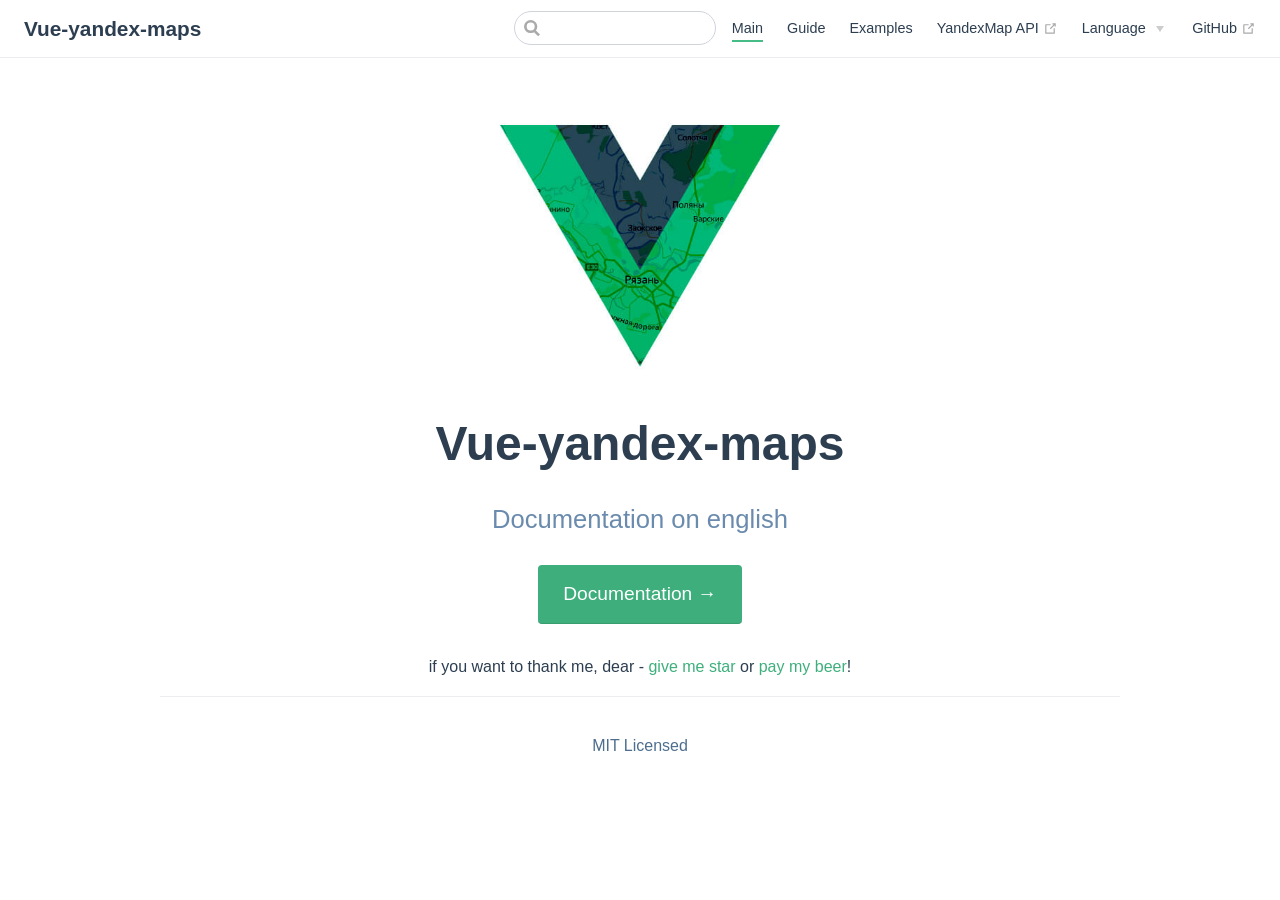
==== en/index.html @ 359ab3d2 "deploy" ====
<!DOCTYPE html>
<html lang="en-US">
  <head>
    <meta charset="utf-8">
    <meta name="viewport" content="width=device-width,initial-scale=1">
    <title>Vue-yandex-maps</title>
    <meta name="description" content="Documentation on english">
    
    
    <link rel="preload" href="/assets/css/0.styles.34098a6c.css" as="style"><link rel="preload" href="/assets/js/app.e59b59a3.js" as="script"><link rel="preload" href="/assets/js/2.ca0b58c9.js" as="script"><link rel="preload" href="/assets/js/6.d7098078.js" as="script"><link rel="prefetch" href="/assets/js/10.18090bc8.js"><link rel="prefetch" href="/assets/js/11.56c4ba0f.js"><link rel="prefetch" href="/assets/js/12.0b02a900.js"><link rel="prefetch" href="/assets/js/13.a6bc32af.js"><link rel="prefetch" href="/assets/js/14.b2c2f00c.js"><link rel="prefetch" href="/assets/js/15.867ab787.js"><link rel="prefetch" href="/assets/js/3.3e422093.js"><link rel="prefetch" href="/assets/js/4.108f91b9.js"><link rel="prefetch" href="/assets/js/5.9bf5cd94.js"><link rel="prefetch" href="/assets/js/7.abf4c1c1.js"><link rel="prefetch" href="/assets/js/8.e8771799.js"><link rel="prefetch" href="/assets/js/9.8b5cf2bd.js">
    <link rel="stylesheet" href="/assets/css/0.styles.34098a6c.css">
  </head>
  <body>
    <div id="app" data-server-rendered="true"><div class="theme-container no-sidebar"><header class="navbar"><div class="sidebar-button"><svg xmlns="http://www.w3.org/2000/svg" aria-hidden="true" role="img" viewBox="0 0 448 512" class="icon"><path fill="currentColor" d="M436 124H12c-6.627 0-12-5.373-12-12V80c0-6.627 5.373-12 12-12h424c6.627 0 12 5.373 12 12v32c0 6.627-5.373 12-12 12zm0 160H12c-6.627 0-12-5.373-12-12v-32c0-6.627 5.373-12 12-12h424c6.627 0 12 5.373 12 12v32c0 6.627-5.373 12-12 12zm0 160H12c-6.627 0-12-5.373-12-12v-32c0-6.627 5.373-12 12-12h424c6.627 0 12 5.373 12 12v32c0 6.627-5.373 12-12 12z"></path></svg></div> <a href="/en/" class="home-link router-link-exact-active router-link-active"><!----> <span class="site-name">Vue-yandex-maps</span></a> <div class="links"><div class="search-box"><input aria-label="Search" autocomplete="off" spellcheck="false" value=""> <!----></div> <nav class="nav-links can-hide"><div class="nav-item"><a href="/en/" class="nav-link router-link-exact-active router-link-active">Main</a></div><div class="nav-item"><a href="/en/guide/" class="nav-link">Guide</a></div><div class="nav-item"><a href="/en/examples/" class="nav-link">Examples</a></div><div class="nav-item"><a href="https://tech.yandex.ru/maps/doc/jsapi/2.1/quick-start/index-docpage/" target="_blank" rel="noopener noreferrer" class="nav-link external">
  YandexMap API 
  <svg xmlns="http://www.w3.org/2000/svg" aria-hidden="true" x="0px" y="0px" viewBox="0 0 100 100" width="15" height="15" class="icon outbound"><path fill="currentColor" d="M18.8,85.1h56l0,0c2.2,0,4-1.8,4-4v-32h-8v28h-48v-48h28v-8h-32l0,0c-2.2,0-4,1.8-4,4v56C14.8,83.3,16.6,85.1,18.8,85.1z"></path> <polygon fill="currentColor" points="45.7,48.7 51.3,54.3 77.2,28.5 77.2,37.2 85.2,37.2 85.2,14.9 62.8,14.9 62.8,22.9 71.5,22.9"></polygon></svg></a></div><div class="nav-item"><div class="dropdown-wrapper"><button type="button" aria-label="Select language" class="dropdown-title"><span class="title">Language</span> <span class="arrow right"></span></button> <ul class="nav-dropdown" style="display:none;"><li class="dropdown-item"><!----> <a href="/" class="nav-link">ru-RU</a></li><li class="dropdown-item"><!----> <a href="/en/" class="nav-link router-link-exact-active router-link-active">en-US</a></li></ul></div></div> <a href="https://github.com/PNKBizz/vue-yandex-map" target="_blank" rel="noopener noreferrer" class="repo-link">
    GitHub
    <svg xmlns="http://www.w3.org/2000/svg" aria-hidden="true" x="0px" y="0px" viewBox="0 0 100 100" width="15" height="15" class="icon outbound"><path fill="currentColor" d="M18.8,85.1h56l0,0c2.2,0,4-1.8,4-4v-32h-8v28h-48v-48h28v-8h-32l0,0c-2.2,0-4,1.8-4,4v56C14.8,83.3,16.6,85.1,18.8,85.1z"></path> <polygon fill="currentColor" points="45.7,48.7 51.3,54.3 77.2,28.5 77.2,37.2 85.2,37.2 85.2,14.9 62.8,14.9 62.8,22.9 71.5,22.9"></polygon></svg></a></nav></div></header> <div class="sidebar-mask"></div> <aside class="sidebar"><nav class="nav-links"><div class="nav-item"><a href="/en/" class="nav-link router-link-exact-active router-link-active">Main</a></div><div class="nav-item"><a href="/en/guide/" class="nav-link">Guide</a></div><div class="nav-item"><a href="/en/examples/" class="nav-link">Examples</a></div><div class="nav-item"><a href="https://tech.yandex.ru/maps/doc/jsapi/2.1/quick-start/index-docpage/" target="_blank" rel="noopener noreferrer" class="nav-link external">
  YandexMap API 
  <svg xmlns="http://www.w3.org/2000/svg" aria-hidden="true" x="0px" y="0px" viewBox="0 0 100 100" width="15" height="15" class="icon outbound"><path fill="currentColor" d="M18.8,85.1h56l0,0c2.2,0,4-1.8,4-4v-32h-8v28h-48v-48h28v-8h-32l0,0c-2.2,0-4,1.8-4,4v56C14.8,83.3,16.6,85.1,18.8,85.1z"></path> <polygon fill="currentColor" points="45.7,48.7 51.3,54.3 77.2,28.5 77.2,37.2 85.2,37.2 85.2,14.9 62.8,14.9 62.8,22.9 71.5,22.9"></polygon></svg></a></div><div class="nav-item"><div class="dropdown-wrapper"><button type="button" aria-label="Select language" class="dropdown-title"><span class="title">Language</span> <span class="arrow right"></span></button> <ul class="nav-dropdown" style="display:none;"><li class="dropdown-item"><!----> <a href="/" class="nav-link">ru-RU</a></li><li class="dropdown-item"><!----> <a href="/en/" class="nav-link router-link-exact-active router-link-active">en-US</a></li></ul></div></div> <a href="https://github.com/PNKBizz/vue-yandex-map" target="_blank" rel="noopener noreferrer" class="repo-link">
    GitHub
    <svg xmlns="http://www.w3.org/2000/svg" aria-hidden="true" x="0px" y="0px" viewBox="0 0 100 100" width="15" height="15" class="icon outbound"><path fill="currentColor" d="M18.8,85.1h56l0,0c2.2,0,4-1.8,4-4v-32h-8v28h-48v-48h28v-8h-32l0,0c-2.2,0-4,1.8-4,4v56C14.8,83.3,16.6,85.1,18.8,85.1z"></path> <polygon fill="currentColor" points="45.7,48.7 51.3,54.3 77.2,28.5 77.2,37.2 85.2,37.2 85.2,14.9 62.8,14.9 62.8,22.9 71.5,22.9"></polygon></svg></a></nav>  <!----> </aside> <main aria-labelledby="main-title" class="home"><header class="hero"><img src="/hero.jpg" alt="hero"> <h1 id="main-title">Vue-yandex-maps</h1> <p class="description">
      Documentation on english
    </p> <p class="action"><a href="/en/guide/" class="nav-link action-button">Documentation →</a></p></header> <!----> <div class="theme-default-content custom content__default"><p style="text-align:center;">if you want to thank me, dear - <a href="https://github.com/PNKBizz/vue-yandex-map" target="_blank">give me star</a> or <a href="https://www.patreon.com/pnkbizz" target="_blank">pay my beer</a>!</p></div> <div class="footer">
    MIT Licensed
  </div></main></div><div class="global-ui"></div></div>
    <script src="/assets/js/app.e59b59a3.js" defer></script><script src="/assets/js/2.ca0b58c9.js" defer></script><script src="/assets/js/6.d7098078.js" defer></script>
  </body>
</html>
---- assets/css/0.styles.34098a6c.css ----
#nprogress{pointer-events:none}#nprogress .bar{background:#3eaf7c;position:fixed;z-index:1031;top:0;left:0;width:100%;height:2px}#nprogress .peg{display:block;position:absolute;right:0;width:100px;height:100%;box-shadow:0 0 10px #3eaf7c,0 0 5px #3eaf7c;opacity:1;-webkit-transform:rotate(3deg) translateY(-4px);transform:rotate(3deg) translateY(-4px)}#nprogress .spinner{display:block;position:fixed;z-index:1031;top:15px;right:15px}#nprogress .spinner-icon{width:18px;height:18px;box-sizing:border-box;border-color:#3eaf7c transparent transparent #3eaf7c;border-style:solid;border-width:2px;border-radius:50%;-webkit-animation:nprogress-spinner .4s linear infinite;animation:nprogress-spinner .4s linear infinite}.nprogress-custom-parent{overflow:hidden;position:relative}.nprogress-custom-parent #nprogress .bar,.nprogress-custom-parent #nprogress .spinner{position:absolute}@-webkit-keyframes nprogress-spinner{0%{-webkit-transform:rotate(0deg);transform:rotate(0deg)}to{-webkit-transform:rotate(1turn);transform:rotate(1turn)}}@keyframes nprogress-spinner{0%{-webkit-transform:rotate(0deg);transform:rotate(0deg)}to{-webkit-transform:rotate(1turn);transform:rotate(1turn)}}.icon.outbound{color:#aaa;display:inline-block;vertical-align:middle;position:relative;top:-1px}.home{padding:3.6rem 2rem 0;max-width:960px;margin:0 auto;display:block}.home .hero{text-align:center}.home .hero img{max-width:100%;max-height:280px;display:block;margin:3rem auto 1.5rem}.home .hero h1{font-size:3rem}.home .hero .action,.home .hero .description,.home .hero h1{margin:1.8rem auto}.home .hero .description{max-width:35rem;font-size:1.6rem;line-height:1.3;color:#6a8bad}.home .hero .action-button{display:inline-block;font-size:1.2rem;color:#fff;background-color:#3eaf7c;padding:.8rem 1.6rem;border-radius:4px;transition:background-color .1s ease;box-sizing:border-box;border-bottom:1px solid #389d70}.home .hero .action-button:hover{background-color:#4abf8a}.home .features{border-top:1px solid #eaecef;padding:1.2rem 0;margin-top:2.5rem;display:flex;flex-wrap:wrap;align-items:flex-start;align-content:stretch;justify-content:space-between}.home .feature{flex-grow:1;flex-basis:30%;max-width:30%}.home .feature h2{font-size:1.4rem;font-weight:500;border-bottom:none;padding-bottom:0;color:#3a5169}.home .feature p{color:#4e6e8e}.home .footer{padding:2.5rem;border-top:1px solid #eaecef;text-align:center;color:#4e6e8e}@media (max-width:719px){.home .features{flex-direction:column}.home .feature{max-width:100%;padding:0 2.5rem}}@media (max-width:419px){.home{padding-left:1.5rem;padding-right:1.5rem}.home .hero img{max-height:210px;margin:2rem auto 1.2rem}.home .hero h1{font-size:2rem}.home .hero .action,.home .hero .description,.home .hero h1{margin:1.2rem auto}.home .hero .description{font-size:1.2rem}.home .hero .action-button{font-size:1rem;padding:.6rem 1.2rem}.home .feature h2{font-size:1.25rem}}.search-box{display:inline-block;position:relative;margin-right:1rem}.search-box input{cursor:text;width:10rem;height:2rem;color:#4e6e8e;display:inline-block;border:1px solid #cfd4db;border-radius:2rem;font-size:.9rem;line-height:2rem;padding:0 .5rem 0 2rem;outline:none;transition:all .2s ease;background:#fff url(/assets/img/search.83621669.svg) .6rem .5rem no-repeat;background-size:1rem}.search-box input:focus{cursor:auto;border-color:#3eaf7c}.search-box .suggestions{background:#fff;width:20rem;position:absolute;top:1.5rem;border:1px solid #cfd4db;border-radius:6px;padding:.4rem;list-style-type:none}.search-box .suggestions.align-right{right:0}.search-box .suggestion{line-height:1.4;padding:.4rem .6rem;border-radius:4px;cursor:pointer}.search-box .suggestion a{white-space:normal;color:#5d82a6}.search-box .suggestion a .page-title{font-weight:600}.search-box .suggestion a .header{font-size:.9em;margin-left:.25em}.search-box .suggestion.focused{background-color:#f3f4f5}.search-box .suggestion.focused a{color:#3eaf7c}@media (max-width:959px){.search-box input{cursor:pointer;width:0;border-color:transparent;position:relative}.search-box input:focus{cursor:text;left:0;width:10rem}}@media (-ms-high-contrast:none){.search-box input{height:2rem}}@media (max-width:959px) and (min-width:719px){.search-box .suggestions{left:0}}@media (max-width:719px){.search-box{margin-right:0}.search-box input{left:1rem}.search-box .suggestions{right:0}}@media (max-width:419px){.search-box .suggestions{width:calc(100vw - 4rem)}.search-box input:focus{width:8rem}}.sidebar-button{cursor:pointer;display:none;width:1.25rem;height:1.25rem;position:absolute;padding:.6rem;top:.6rem;left:1rem}.sidebar-button .icon{display:block;width:1.25rem;height:1.25rem}@media (max-width:719px){.sidebar-button{display:block}}.dropdown-enter,.dropdown-leave-to{height:0!important}.dropdown-wrapper{cursor:pointer}.dropdown-wrapper .dropdown-title{display:block;font-size:.9rem;font-family:inherit;cursor:inherit;padding:inherit;line-height:1.4rem;background:transparent;border:none;font-weight:500;color:#2c3e50}.dropdown-wrapper .dropdown-title:hover{border-color:transparent}.dropdown-wrapper .dropdown-title .arrow{vertical-align:middle;margin-top:-1px;margin-left:.4rem}.dropdown-wrapper .nav-dropdown .dropdown-item{color:inherit;line-height:1.7rem}.dropdown-wrapper .nav-dropdown .dropdown-item h4{margin:.45rem 0 0;border-top:1px solid #eee;padding:.45rem 1.5rem 0 1.25rem}.dropdown-wrapper .nav-dropdown .dropdown-item .dropdown-subitem-wrapper{padding:0;list-style:none}.dropdown-wrapper .nav-dropdown .dropdown-item .dropdown-subitem-wrapper .dropdown-subitem{font-size:.9em}.dropdown-wrapper .nav-dropdown .dropdown-item a{display:block;line-height:1.7rem;position:relative;border-bottom:none;font-weight:400;margin-bottom:0;padding:0 1.5rem 0 1.25rem}.dropdown-wrapper .nav-dropdown .dropdown-item a.router-link-active,.dropdown-wrapper .nav-dropdown .dropdown-item a:hover{color:#3eaf7c}.dropdown-wrapper .nav-dropdown .dropdown-item a.router-link-active:after{content:"";width:0;height:0;border-left:5px solid #3eaf7c;border-top:3px solid transparent;border-bottom:3px solid transparent;position:absolute;top:calc(50% - 2px);left:9px}.dropdown-wrapper .nav-dropdown .dropdown-item:first-child h4{margin-top:0;padding-top:0;border-top:0}@media (max-width:719px){.dropdown-wrapper.open .dropdown-title{margin-bottom:.5rem}.dropdown-wrapper .dropdown-title{font-weight:600;font-size:inherit}.dropdown-wrapper .dropdown-title:hover{color:#3eaf7c}.dropdown-wrapper .nav-dropdown{transition:height .1s ease-out;overflow:hidden}.dropdown-wrapper .nav-dropdown .dropdown-item h4{border-top:0;margin-top:0;padding-top:0}.dropdown-wrapper .nav-dropdown .dropdown-item>a,.dropdown-wrapper .nav-dropdown .dropdown-item h4{font-size:15px;line-height:2rem}.dropdown-wrapper .nav-dropdown .dropdown-item .dropdown-subitem{font-size:14px;padding-left:1rem}}@media (min-width:719px){.dropdown-wrapper{height:1.8rem}.dropdown-wrapper.open .nav-dropdown,.dropdown-wrapper:hover .nav-dropdown{display:block!important}.dropdown-wrapper.open:blur{display:none}.dropdown-wrapper .dropdown-title .arrow{border-left:4px solid transparent;border-right:4px solid transparent;border-top:6px solid #ccc;border-bottom:0}.dropdown-wrapper .nav-dropdown{display:none;height:auto!important;box-sizing:border-box;max-height:calc(100vh - 2.7rem);overflow-y:auto;position:absolute;top:100%;right:0;background-color:#fff;padding:.6rem 0;border:1px solid;border-color:#ddd #ddd #ccc;text-align:left;border-radius:.25rem;white-space:nowrap;margin:0}}.nav-links{display:inline-block}.nav-links a{line-height:1.4rem;color:inherit}.nav-links a.router-link-active,.nav-links a:hover{color:#3eaf7c}.nav-links .nav-item{position:relative;display:inline-block;margin-left:1.5rem;line-height:2rem}.nav-links .nav-item:first-child{margin-left:0}.nav-links .repo-link{margin-left:1.5rem}@media (max-width:719px){.nav-links .nav-item,.nav-links .repo-link{margin-left:0}}@media (min-width:719px){.nav-links a.router-link-active,.nav-links a:hover{color:#2c3e50}.nav-item>a:not(.external).router-link-active,.nav-item>a:not(.external):hover{margin-bottom:-2px;border-bottom:2px solid #46bd87}}.navbar{padding:.7rem 1.5rem;line-height:2.2rem}.navbar a,.navbar img,.navbar span{display:inline-block}.navbar .logo{height:2.2rem;min-width:2.2rem;margin-right:.8rem;vertical-align:top}.navbar .site-name{font-size:1.3rem;font-weight:600;color:#2c3e50;position:relative}.navbar .links{padding-left:1.5rem;box-sizing:border-box;background-color:#fff;white-space:nowrap;font-size:.9rem;position:absolute;right:1.5rem;top:.7rem;display:flex}.navbar .links .search-box{flex:0 0 auto;vertical-align:top}@media (max-width:719px){.navbar{padding-left:4rem}.navbar .can-hide{display:none}.navbar .links{padding-left:1.5rem}.navbar .site-name{width:calc(100vw - 9.4rem);overflow:hidden;white-space:nowrap;text-overflow:ellipsis}}.page-edit{max-width:740px;margin:0 auto;padding:2rem 2.5rem}@media (max-width:959px){.page-edit{padding:2rem}}@media (max-width:419px){.page-edit{padding:1.5rem}}.page-edit{padding-top:1rem;padding-bottom:1rem;overflow:auto}.page-edit .edit-link{display:inline-block}.page-edit .edit-link a{color:#4e6e8e;margin-right:.25rem}.page-edit .last-updated{float:right;font-size:.9em}.page-edit .last-updated .prefix{font-weight:500;color:#4e6e8e}.page-edit .last-updated .time{font-weight:400;color:#aaa}@media (max-width:719px){.page-edit .edit-link{margin-bottom:.5rem}.page-edit .last-updated{font-size:.8em;float:none;text-align:left}}.page-nav{max-width:740px;margin:0 auto;padding:2rem 2.5rem}@media (max-width:959px){.page-nav{padding:2rem}}@media (max-width:419px){.page-nav{padding:1.5rem}}.page-nav{padding-top:1rem;padding-bottom:0}.page-nav .inner{min-height:2rem;margin-top:0;border-top:1px solid #eaecef;padding-top:1rem;overflow:auto}.page-nav .next{float:right}.page{padding-bottom:2rem;display:block}.sidebar-group .sidebar-group{padding-left:.5em}.sidebar-group:not(.collapsable) .sidebar-heading:not(.clickable){cursor:auto;color:inherit}.sidebar-group.is-sub-group{padding-left:0}.sidebar-group.is-sub-group>.sidebar-heading{font-size:.95em;line-height:1.4;font-weight:400;padding-left:2rem}.sidebar-group.is-sub-group>.sidebar-heading:not(.clickable){opacity:.5}.sidebar-group.is-sub-group>.sidebar-group-items{padding-left:1rem}.sidebar-group.is-sub-group>.sidebar-group-items>li>.sidebar-link{font-size:.95em;border-left:none}.sidebar-group.depth-2>.sidebar-heading{border-left:none}.sidebar-heading{color:#2c3e50;transition:color .15s ease;cursor:pointer;font-size:1.1em;font-weight:700;padding:.35rem 1.5rem .35rem 1.25rem;width:100%;box-sizing:border-box;margin:0;border-left:.25rem solid transparent}.sidebar-heading.open,.sidebar-heading:hover{color:inherit}.sidebar-heading .arrow{position:relative;top:-.12em;left:.5em}.sidebar-heading.clickable.active{font-weight:600;color:#3eaf7c;border-left-color:#3eaf7c}.sidebar-heading.clickable:hover{color:#3eaf7c}.sidebar-group-items{transition:height .1s ease-out;font-size:.95em;overflow:hidden}.sidebar .sidebar-sub-headers{padding-left:1rem;font-size:.95em}a.sidebar-link{font-size:1em;font-weight:400;display:inline-block;color:#2c3e50;border-left:.25rem solid transparent;padding:.35rem 1rem .35rem 1.25rem;line-height:1.4;width:100%;box-sizing:border-box}a.sidebar-link:hover{color:#3eaf7c}a.sidebar-link.active{font-weight:600;color:#3eaf7c;border-left-color:#3eaf7c}.sidebar-group a.sidebar-link{padding-left:2rem}.sidebar-sub-headers a.sidebar-link{padding-top:.25rem;padding-bottom:.25rem;border-left:none}.sidebar-sub-headers a.sidebar-link.active{font-weight:500}.sidebar ul{padding:0;margin:0;list-style-type:none}.sidebar a{display:inline-block}.sidebar .nav-links{display:none;border-bottom:1px solid #eaecef;padding:.5rem 0 .75rem}.sidebar .nav-links a{font-weight:600}.sidebar .nav-links .nav-item,.sidebar .nav-links .repo-link{display:block;line-height:1.25rem;font-size:1.1em;padding:.5rem 0 .5rem 1.5rem}.sidebar>.sidebar-links{padding:1.5rem 0}.sidebar>.sidebar-links>li>a.sidebar-link{font-size:1.1em;line-height:1.7;font-weight:700}.sidebar>.sidebar-links>li:not(:first-child){margin-top:.75rem}@media (max-width:719px){.sidebar .nav-links{display:block}.sidebar .nav-links .dropdown-wrapper .nav-dropdown .dropdown-item a.router-link-active:after{top:calc(1rem - 2px)}.sidebar>.sidebar-links{padding:1rem 0}}code[class*=language-],pre[class*=language-]{color:#ccc;background:none;font-family:Consolas,Monaco,Andale Mono,Ubuntu Mono,monospace;font-size:1em;text-align:left;white-space:pre;word-spacing:normal;word-break:normal;word-wrap:normal;line-height:1.5;-moz-tab-size:4;-o-tab-size:4;tab-size:4;-webkit-hyphens:none;-ms-hyphens:none;hyphens:none}pre[class*=language-]{padding:1em;margin:.5em 0;overflow:auto}:not(pre)>code[class*=language-],pre[class*=language-]{background:#2d2d2d}:not(pre)>code[class*=language-]{padding:.1em;border-radius:.3em;white-space:normal}.token.block-comment,.token.cdata,.token.comment,.token.doctype,.token.prolog{color:#999}.token.punctuation{color:#ccc}.token.attr-name,.token.deleted,.token.namespace,.token.tag{color:#e2777a}.token.function-name{color:#6196cc}.token.boolean,.token.function,.token.number{color:#f08d49}.token.class-name,.token.constant,.token.property,.token.symbol{color:#f8c555}.token.atrule,.token.builtin,.token.important,.token.keyword,.token.selector{color:#cc99cd}.token.attr-value,.token.char,.token.regex,.token.string,.token.variable{color:#7ec699}.token.entity,.token.operator,.token.url{color:#67cdcc}.token.bold,.token.important{font-weight:700}.token.italic{font-style:italic}.token.entity{cursor:help}.token.inserted{color:green}.theme-default-content code{color:#476582;padding:.25rem .5rem;margin:0;font-size:.85em;background-color:rgba(27,31,35,.05);border-radius:3px}.theme-default-content code .token.deleted{color:#ec5975}.theme-default-content code .token.inserted{color:#3eaf7c}.theme-default-content pre,.theme-default-content pre[class*=language-]{line-height:1.4;padding:1.25rem 1.5rem;margin:.85rem 0;background-color:#282c34;border-radius:6px;overflow:auto}.theme-default-content pre[class*=language-] code,.theme-default-content pre code{color:#fff;padding:0;background-color:transparent;border-radius:0}div[class*=language-]{position:relative;background-color:#282c34;border-radius:6px}div[class*=language-] .highlight-lines{-webkit-user-select:none;-moz-user-select:none;-ms-user-select:none;user-select:none;padding-top:1.3rem;position:absolute;top:0;left:0;width:100%;line-height:1.4}div[class*=language-] .highlight-lines .highlighted{background-color:rgba(0,0,0,.66)}div[class*=language-] pre,div[class*=language-] pre[class*=language-]{background:transparent;position:relative;z-index:1}div[class*=language-]:before{position:absolute;z-index:3;top:.8em;right:1em;font-size:.75rem;color:hsla(0,0%,100%,.4)}div[class*=language-]:not(.line-numbers-mode) .line-numbers-wrapper{display:none}div[class*=language-].line-numbers-mode .highlight-lines .highlighted{position:relative}div[class*=language-].line-numbers-mode .highlight-lines .highlighted:before{content:" ";position:absolute;z-index:3;left:0;top:0;display:block;width:3.5rem;height:100%;background-color:rgba(0,0,0,.66)}div[class*=language-].line-numbers-mode pre{padding-left:4.5rem;vertical-align:middle}div[class*=language-].line-numbers-mode .line-numbers-wrapper{position:absolute;top:0;width:3.5rem;text-align:center;color:hsla(0,0%,100%,.3);padding:1.25rem 0;line-height:1.4}div[class*=language-].line-numbers-mode .line-numbers-wrapper .line-number,div[class*=language-].line-numbers-mode .line-numbers-wrapper br{-webkit-user-select:none;-moz-user-select:none;-ms-user-select:none;user-select:none}div[class*=language-].line-numbers-mode .line-numbers-wrapper .line-number{position:relative;z-index:4;font-size:.85em}div[class*=language-].line-numbers-mode:after{content:"";position:absolute;z-index:2;top:0;left:0;width:3.5rem;height:100%;border-radius:6px 0 0 6px;border-right:1px solid rgba(0,0,0,.66);background-color:#282c34}div[class~=language-js]:before{content:"js"}div[class~=language-ts]:before{content:"ts"}div[class~=language-html]:before{content:"html"}div[class~=language-md]:before{content:"md"}div[class~=language-vue]:before{content:"vue"}div[class~=language-css]:before{content:"css"}div[class~=language-sass]:before{content:"sass"}div[class~=language-scss]:before{content:"scss"}div[class~=language-less]:before{content:"less"}div[class~=language-stylus]:before{content:"stylus"}div[class~=language-go]:before{content:"go"}div[class~=language-java]:before{content:"java"}div[class~=language-c]:before{content:"c"}div[class~=language-sh]:before{content:"sh"}div[class~=language-yaml]:before{content:"yaml"}div[class~=language-py]:before{content:"py"}div[class~=language-docker]:before{content:"docker"}div[class~=language-dockerfile]:before{content:"dockerfile"}div[class~=language-makefile]:before{content:"makefile"}div[class~=language-javascript]:before{content:"js"}div[class~=language-typescript]:before{content:"ts"}div[class~=language-markup]:before{content:"html"}div[class~=language-markdown]:before{content:"md"}div[class~=language-json]:before{content:"json"}div[class~=language-ruby]:before{content:"rb"}div[class~=language-python]:before{content:"py"}div[class~=language-bash]:before{content:"sh"}div[class~=language-php]:before{content:"php"}.custom-block .custom-block-title{font-weight:600;margin-bottom:-.4rem}.custom-block.danger,.custom-block.tip,.custom-block.warning{padding:.1rem 1.5rem;border-left-width:.5rem;border-left-style:solid;margin:1rem 0}.custom-block.tip{background-color:#f3f5f7;border-color:#42b983}.custom-block.warning{background-color:rgba(255,229,100,.3);border-color:#e7c000;color:#6b5900}.custom-block.warning .custom-block-title{color:#b29400}.custom-block.warning a{color:#2c3e50}.custom-block.danger{background-color:#ffe6e6;border-color:#c00;color:#4d0000}.custom-block.danger .custom-block-title{color:#900}.custom-block.danger a{color:#2c3e50}.arrow{display:inline-block;width:0;height:0}.arrow.up{border-bottom:6px solid #ccc}.arrow.down,.arrow.up{border-left:4px solid transparent;border-right:4px solid transparent}.arrow.down{border-top:6px solid #ccc}.arrow.right{border-left:6px solid #ccc}.arrow.left,.arrow.right{border-top:4px solid transparent;border-bottom:4px solid transparent}.arrow.left{border-right:6px solid #ccc}.theme-default-content:not(.custom){max-width:740px;margin:0 auto;padding:2rem 2.5rem}@media (max-width:959px){.theme-default-content:not(.custom){padding:2rem}}@media (max-width:419px){.theme-default-content:not(.custom){padding:1.5rem}}.table-of-contents .badge{vertical-align:middle}body,html{padding:0;margin:0;background-color:#fff}body{font-family:-apple-system,BlinkMacSystemFont,Segoe UI,Roboto,Oxygen,Ubuntu,Cantarell,Fira Sans,Droid Sans,Helvetica Neue,sans-serif;-webkit-font-smoothing:antialiased;-moz-osx-font-smoothing:grayscale;font-size:16px;color:#2c3e50}.page{padding-left:20rem}.navbar{z-index:20;right:0;height:3.6rem;background-color:#fff;box-sizing:border-box;border-bottom:1px solid #eaecef}.navbar,.sidebar-mask{position:fixed;top:0;left:0}.sidebar-mask{z-index:9;width:100vw;height:100vh;display:none}.sidebar{font-size:16px;background-color:#fff;width:20rem;position:fixed;z-index:10;margin:0;top:3.6rem;left:0;bottom:0;box-sizing:border-box;border-right:1px solid #eaecef;overflow-y:auto}.theme-default-content:not(.custom)>:first-child{margin-top:3.6rem}.theme-default-content:not(.custom) a:hover{text-decoration:underline}.theme-default-content:not(.custom) p.demo{padding:1rem 1.5rem;border:1px solid #ddd;border-radius:4px}.theme-default-content:not(.custom) img{max-width:100%}.theme-default-content.custom{padding:0;margin:0}.theme-default-content.custom img{max-width:100%}a{font-weight:500;text-decoration:none}a,p a code{color:#3eaf7c}p a code{font-weight:400}kbd{background:#eee;border:.15rem solid #ddd;border-bottom:.25rem solid #ddd;border-radius:.15rem;padding:0 .15em}blockquote{font-size:1rem;color:#999;border-left:.2rem solid #dfe2e5;margin:1rem 0;padding:.25rem 0 .25rem 1rem}blockquote>p{margin:0}ol,ul{padding-left:1.2em}strong{font-weight:600}h1,h2,h3,h4,h5,h6{font-weight:600;line-height:1.25}.theme-default-content:not(.custom)>h1,.theme-default-content:not(.custom)>h2,.theme-default-content:not(.custom)>h3,.theme-default-content:not(.custom)>h4,.theme-default-content:not(.custom)>h5,.theme-default-content:not(.custom)>h6{margin-top:-3.1rem;padding-top:4.6rem;margin-bottom:0}.theme-default-content:not(.custom)>h1:first-child,.theme-default-content:not(.custom)>h2:first-child,.theme-default-content:not(.custom)>h3:first-child,.theme-default-content:not(.custom)>h4:first-child,.theme-default-content:not(.custom)>h5:first-child,.theme-default-content:not(.custom)>h6:first-child{margin-top:-1.5rem;margin-bottom:1rem}.theme-default-content:not(.custom)>h1:first-child+.custom-block,.theme-default-content:not(.custom)>h1:first-child+p,.theme-default-content:not(.custom)>h1:first-child+pre,.theme-default-content:not(.custom)>h2:first-child+.custom-block,.theme-default-content:not(.custom)>h2:first-child+p,.theme-default-content:not(.custom)>h2:first-child+pre,.theme-default-content:not(.custom)>h3:first-child+.custom-block,.theme-default-content:not(.custom)>h3:first-child+p,.theme-default-content:not(.custom)>h3:first-child+pre,.theme-default-content:not(.custom)>h4:first-child+.custom-block,.theme-default-content:not(.custom)>h4:first-child+p,.theme-default-content:not(.custom)>h4:first-child+pre,.theme-default-content:not(.custom)>h5:first-child+.custom-block,.theme-default-content:not(.custom)>h5:first-child+p,.theme-default-content:not(.custom)>h5:first-child+pre,.theme-default-content:not(.custom)>h6:first-child+.custom-block,.theme-default-content:not(.custom)>h6:first-child+p,.theme-default-content:not(.custom)>h6:first-child+pre{margin-top:2rem}h1:hover .header-anchor,h2:hover .header-anchor,h3:hover .header-anchor,h4:hover .header-anchor,h5:hover .header-anchor,h6:hover .header-anchor{opacity:1}h1{font-size:2.2rem}h2{font-size:1.65rem;padding-bottom:.3rem;border-bottom:1px solid #eaecef}h3{font-size:1.35rem}a.header-anchor{font-size:.85em;float:left;margin-left:-.87em;padding-right:.23em;margin-top:.125em;opacity:0}a.header-anchor:hover{text-decoration:none}.line-number,code,kbd{font-family:source-code-pro,Menlo,Monaco,Consolas,Courier New,monospace}ol,p,ul{line-height:1.7}hr{border:0;border-top:1px solid #eaecef}table{border-collapse:collapse;margin:1rem 0;display:block;overflow-x:auto}tr{border-top:1px solid #dfe2e5}tr:nth-child(2n){background-color:#f6f8fa}td,th{border:1px solid #dfe2e5;padding:.6em 1em}.theme-container.sidebar-open .sidebar-mask{display:block}.theme-container.no-navbar .theme-default-content:not(.custom)>h1,.theme-container.no-navbar h2,.theme-container.no-navbar h3,.theme-container.no-navbar h4,.theme-container.no-navbar h5,.theme-container.no-navbar h6{margin-top:1.5rem;padding-top:0}.theme-container.no-navbar .sidebar{top:0}@media (min-width:720px){.theme-container.no-sidebar .sidebar{display:none}.theme-container.no-sidebar .page{padding-left:0}}@media (max-width:959px){.sidebar{font-size:15px;width:16.4rem}.page{padding-left:16.4rem}}@media (max-width:719px){.sidebar{top:0;padding-top:3.6rem;transform:translateX(-100%);transition:transform .2s ease}.page{padding-left:0}.theme-container.sidebar-open .sidebar{transform:translateX(0)}.theme-container.no-navbar .sidebar{padding-top:0}}@media (max-width:419px){h1{font-size:1.9rem}.theme-default-content div[class*=language-]{margin:.85rem -1.5rem;border-radius:0}}.badge[data-v-c13ee5b0]{display:inline-block;font-size:14px;height:18px;line-height:18px;border-radius:3px;padding:0 6px;color:#fff}.badge.green[data-v-c13ee5b0],.badge.tip[data-v-c13ee5b0],.badge[data-v-c13ee5b0]{background-color:#42b983}.badge.error[data-v-c13ee5b0]{background-color:#da5961}.badge.warn[data-v-c13ee5b0],.badge.warning[data-v-c13ee5b0],.badge.yellow[data-v-c13ee5b0]{background-color:#e7c000}.badge+.badge[data-v-c13ee5b0]{margin-left:5px}
---- assets/css/0.styles.34098a6c.css ----
#nprogress{pointer-events:none}#nprogress .bar{background:#3eaf7c;position:fixed;z-index:1031;top:0;left:0;width:100%;height:2px}#nprogress .peg{display:block;position:absolute;right:0;width:100px;height:100%;box-shadow:0 0 10px #3eaf7c,0 0 5px #3eaf7c;opacity:1;-webkit-transform:rotate(3deg) translateY(-4px);transform:rotate(3deg) translateY(-4px)}#nprogress .spinner{display:block;position:fixed;z-index:1031;top:15px;right:15px}#nprogress .spinner-icon{width:18px;height:18px;box-sizing:border-box;border-color:#3eaf7c transparent transparent #3eaf7c;border-style:solid;border-width:2px;border-radius:50%;-webkit-animation:nprogress-spinner .4s linear infinite;animation:nprogress-spinner .4s linear infinite}.nprogress-custom-parent{overflow:hidden;position:relative}.nprogress-custom-parent #nprogress .bar,.nprogress-custom-parent #nprogress .spinner{position:absolute}@-webkit-keyframes nprogress-spinner{0%{-webkit-transform:rotate(0deg);transform:rotate(0deg)}to{-webkit-transform:rotate(1turn);transform:rotate(1turn)}}@keyframes nprogress-spinner{0%{-webkit-transform:rotate(0deg);transform:rotate(0deg)}to{-webkit-transform:rotate(1turn);transform:rotate(1turn)}}.icon.outbound{color:#aaa;display:inline-block;vertical-align:middle;position:relative;top:-1px}.home{padding:3.6rem 2rem 0;max-width:960px;margin:0 auto;display:block}.home .hero{text-align:center}.home .hero img{max-width:100%;max-height:280px;display:block;margin:3rem auto 1.5rem}.home .hero h1{font-size:3rem}.home .hero .action,.home .hero .description,.home .hero h1{margin:1.8rem auto}.home .hero .description{max-width:35rem;font-size:1.6rem;line-height:1.3;color:#6a8bad}.home .hero .action-button{display:inline-block;font-size:1.2rem;color:#fff;background-color:#3eaf7c;padding:.8rem 1.6rem;border-radius:4px;transition:background-color .1s ease;box-sizing:border-box;border-bottom:1px solid #389d70}.home .hero .action-button:hover{background-color:#4abf8a}.home .features{border-top:1px solid #eaecef;padding:1.2rem 0;margin-top:2.5rem;display:flex;flex-wrap:wrap;align-items:flex-start;align-content:stretch;justify-content:space-between}.home .feature{flex-grow:1;flex-basis:30%;max-width:30%}.home .feature h2{font-size:1.4rem;font-weight:500;border-bottom:none;padding-bottom:0;color:#3a5169}.home .feature p{color:#4e6e8e}.home .footer{padding:2.5rem;border-top:1px solid #eaecef;text-align:center;color:#4e6e8e}@media (max-width:719px){.home .features{flex-direction:column}.home .feature{max-width:100%;padding:0 2.5rem}}@media (max-width:419px){.home{padding-left:1.5rem;padding-right:1.5rem}.home .hero img{max-height:210px;margin:2rem auto 1.2rem}.home .hero h1{font-size:2rem}.home .hero .action,.home .hero .description,.home .hero h1{margin:1.2rem auto}.home .hero .description{font-size:1.2rem}.home .hero .action-button{font-size:1rem;padding:.6rem 1.2rem}.home .feature h2{font-size:1.25rem}}.search-box{display:inline-block;position:relative;margin-right:1rem}.search-box input{cursor:text;width:10rem;height:2rem;color:#4e6e8e;display:inline-block;border:1px solid #cfd4db;border-radius:2rem;font-size:.9rem;line-height:2rem;padding:0 .5rem 0 2rem;outline:none;transition:all .2s ease;background:#fff url(/assets/img/search.83621669.svg) .6rem .5rem no-repeat;background-size:1rem}.search-box input:focus{cursor:auto;border-color:#3eaf7c}.search-box .suggestions{background:#fff;width:20rem;position:absolute;top:1.5rem;border:1px solid #cfd4db;border-radius:6px;padding:.4rem;list-style-type:none}.search-box .suggestions.align-right{right:0}.search-box .suggestion{line-height:1.4;padding:.4rem .6rem;border-radius:4px;cursor:pointer}.search-box .suggestion a{white-space:normal;color:#5d82a6}.search-box .suggestion a .page-title{font-weight:600}.search-box .suggestion a .header{font-size:.9em;margin-left:.25em}.search-box .suggestion.focused{background-color:#f3f4f5}.search-box .suggestion.focused a{color:#3eaf7c}@media (max-width:959px){.search-box input{cursor:pointer;width:0;border-color:transparent;position:relative}.search-box input:focus{cursor:text;left:0;width:10rem}}@media (-ms-high-contrast:none){.search-box input{height:2rem}}@media (max-width:959px) and (min-width:719px){.search-box .suggestions{left:0}}@media (max-width:719px){.search-box{margin-right:0}.search-box input{left:1rem}.search-box .suggestions{right:0}}@media (max-width:419px){.search-box .suggestions{width:calc(100vw - 4rem)}.search-box input:focus{width:8rem}}.sidebar-button{cursor:pointer;display:none;width:1.25rem;height:1.25rem;position:absolute;padding:.6rem;top:.6rem;left:1rem}.sidebar-button .icon{display:block;width:1.25rem;height:1.25rem}@media (max-width:719px){.sidebar-button{display:block}}.dropdown-enter,.dropdown-leave-to{height:0!important}.dropdown-wrapper{cursor:pointer}.dropdown-wrapper .dropdown-title{display:block;font-size:.9rem;font-family:inherit;cursor:inherit;padding:inherit;line-height:1.4rem;background:transparent;border:none;font-weight:500;color:#2c3e50}.dropdown-wrapper .dropdown-title:hover{border-color:transparent}.dropdown-wrapper .dropdown-title .arrow{vertical-align:middle;margin-top:-1px;margin-left:.4rem}.dropdown-wrapper .nav-dropdown .dropdown-item{color:inherit;line-height:1.7rem}.dropdown-wrapper .nav-dropdown .dropdown-item h4{margin:.45rem 0 0;border-top:1px solid #eee;padding:.45rem 1.5rem 0 1.25rem}.dropdown-wrapper .nav-dropdown .dropdown-item .dropdown-subitem-wrapper{padding:0;list-style:none}.dropdown-wrapper .nav-dropdown .dropdown-item .dropdown-subitem-wrapper .dropdown-subitem{font-size:.9em}.dropdown-wrapper .nav-dropdown .dropdown-item a{display:block;line-height:1.7rem;position:relative;border-bottom:none;font-weight:400;margin-bottom:0;padding:0 1.5rem 0 1.25rem}.dropdown-wrapper .nav-dropdown .dropdown-item a.router-link-active,.dropdown-wrapper .nav-dropdown .dropdown-item a:hover{color:#3eaf7c}.dropdown-wrapper .nav-dropdown .dropdown-item a.router-link-active:after{content:"";width:0;height:0;border-left:5px solid #3eaf7c;border-top:3px solid transparent;border-bottom:3px solid transparent;position:absolute;top:calc(50% - 2px);left:9px}.dropdown-wrapper .nav-dropdown .dropdown-item:first-child h4{margin-top:0;padding-top:0;border-top:0}@media (max-width:719px){.dropdown-wrapper.open .dropdown-title{margin-bottom:.5rem}.dropdown-wrapper .dropdown-title{font-weight:600;font-size:inherit}.dropdown-wrapper .dropdown-title:hover{color:#3eaf7c}.dropdown-wrapper .nav-dropdown{transition:height .1s ease-out;overflow:hidden}.dropdown-wrapper .nav-dropdown .dropdown-item h4{border-top:0;margin-top:0;padding-top:0}.dropdown-wrapper .nav-dropdown .dropdown-item>a,.dropdown-wrapper .nav-dropdown .dropdown-item h4{font-size:15px;line-height:2rem}.dropdown-wrapper .nav-dropdown .dropdown-item .dropdown-subitem{font-size:14px;padding-left:1rem}}@media (min-width:719px){.dropdown-wrapper{height:1.8rem}.dropdown-wrapper.open .nav-dropdown,.dropdown-wrapper:hover .nav-dropdown{display:block!important}.dropdown-wrapper.open:blur{display:none}.dropdown-wrapper .dropdown-title .arrow{border-left:4px solid transparent;border-right:4px solid transparent;border-top:6px solid #ccc;border-bottom:0}.dropdown-wrapper .nav-dropdown{display:none;height:auto!important;box-sizing:border-box;max-height:calc(100vh - 2.7rem);overflow-y:auto;position:absolute;top:100%;right:0;background-color:#fff;padding:.6rem 0;border:1px solid;border-color:#ddd #ddd #ccc;text-align:left;border-radius:.25rem;white-space:nowrap;margin:0}}.nav-links{display:inline-block}.nav-links a{line-height:1.4rem;color:inherit}.nav-links a.router-link-active,.nav-links a:hover{color:#3eaf7c}.nav-links .nav-item{position:relative;display:inline-block;margin-left:1.5rem;line-height:2rem}.nav-links .nav-item:first-child{margin-left:0}.nav-links .repo-link{margin-left:1.5rem}@media (max-width:719px){.nav-links .nav-item,.nav-links .repo-link{margin-left:0}}@media (min-width:719px){.nav-links a.router-link-active,.nav-links a:hover{color:#2c3e50}.nav-item>a:not(.external).router-link-active,.nav-item>a:not(.external):hover{margin-bottom:-2px;border-bottom:2px solid #46bd87}}.navbar{padding:.7rem 1.5rem;line-height:2.2rem}.navbar a,.navbar img,.navbar span{display:inline-block}.navbar .logo{height:2.2rem;min-width:2.2rem;margin-right:.8rem;vertical-align:top}.navbar .site-name{font-size:1.3rem;font-weight:600;color:#2c3e50;position:relative}.navbar .links{padding-left:1.5rem;box-sizing:border-box;background-color:#fff;white-space:nowrap;font-size:.9rem;position:absolute;right:1.5rem;top:.7rem;display:flex}.navbar .links .search-box{flex:0 0 auto;vertical-align:top}@media (max-width:719px){.navbar{padding-left:4rem}.navbar .can-hide{display:none}.navbar .links{padding-left:1.5rem}.navbar .site-name{width:calc(100vw - 9.4rem);overflow:hidden;white-space:nowrap;text-overflow:ellipsis}}.page-edit{max-width:740px;margin:0 auto;padding:2rem 2.5rem}@media (max-width:959px){.page-edit{padding:2rem}}@media (max-width:419px){.page-edit{padding:1.5rem}}.page-edit{padding-top:1rem;padding-bottom:1rem;overflow:auto}.page-edit .edit-link{display:inline-block}.page-edit .edit-link a{color:#4e6e8e;margin-right:.25rem}.page-edit .last-updated{float:right;font-size:.9em}.page-edit .last-updated .prefix{font-weight:500;color:#4e6e8e}.page-edit .last-updated .time{font-weight:400;color:#aaa}@media (max-width:719px){.page-edit .edit-link{margin-bottom:.5rem}.page-edit .last-updated{font-size:.8em;float:none;text-align:left}}.page-nav{max-width:740px;margin:0 auto;padding:2rem 2.5rem}@media (max-width:959px){.page-nav{padding:2rem}}@media (max-width:419px){.page-nav{padding:1.5rem}}.page-nav{padding-top:1rem;padding-bottom:0}.page-nav .inner{min-height:2rem;margin-top:0;border-top:1px solid #eaecef;padding-top:1rem;overflow:auto}.page-nav .next{float:right}.page{padding-bottom:2rem;display:block}.sidebar-group .sidebar-group{padding-left:.5em}.sidebar-group:not(.collapsable) .sidebar-heading:not(.clickable){cursor:auto;color:inherit}.sidebar-group.is-sub-group{padding-left:0}.sidebar-group.is-sub-group>.sidebar-heading{font-size:.95em;line-height:1.4;font-weight:400;padding-left:2rem}.sidebar-group.is-sub-group>.sidebar-heading:not(.clickable){opacity:.5}.sidebar-group.is-sub-group>.sidebar-group-items{padding-left:1rem}.sidebar-group.is-sub-group>.sidebar-group-items>li>.sidebar-link{font-size:.95em;border-left:none}.sidebar-group.depth-2>.sidebar-heading{border-left:none}.sidebar-heading{color:#2c3e50;transition:color .15s ease;cursor:pointer;font-size:1.1em;font-weight:700;padding:.35rem 1.5rem .35rem 1.25rem;width:100%;box-sizing:border-box;margin:0;border-left:.25rem solid transparent}.sidebar-heading.open,.sidebar-heading:hover{color:inherit}.sidebar-heading .arrow{position:relative;top:-.12em;left:.5em}.sidebar-heading.clickable.active{font-weight:600;color:#3eaf7c;border-left-color:#3eaf7c}.sidebar-heading.clickable:hover{color:#3eaf7c}.sidebar-group-items{transition:height .1s ease-out;font-size:.95em;overflow:hidden}.sidebar .sidebar-sub-headers{padding-left:1rem;font-size:.95em}a.sidebar-link{font-size:1em;font-weight:400;display:inline-block;color:#2c3e50;border-left:.25rem solid transparent;padding:.35rem 1rem .35rem 1.25rem;line-height:1.4;width:100%;box-sizing:border-box}a.sidebar-link:hover{color:#3eaf7c}a.sidebar-link.active{font-weight:600;color:#3eaf7c;border-left-color:#3eaf7c}.sidebar-group a.sidebar-link{padding-left:2rem}.sidebar-sub-headers a.sidebar-link{padding-top:.25rem;padding-bottom:.25rem;border-left:none}.sidebar-sub-headers a.sidebar-link.active{font-weight:500}.sidebar ul{padding:0;margin:0;list-style-type:none}.sidebar a{display:inline-block}.sidebar .nav-links{display:none;border-bottom:1px solid #eaecef;padding:.5rem 0 .75rem}.sidebar .nav-links a{font-weight:600}.sidebar .nav-links .nav-item,.sidebar .nav-links .repo-link{display:block;line-height:1.25rem;font-size:1.1em;padding:.5rem 0 .5rem 1.5rem}.sidebar>.sidebar-links{padding:1.5rem 0}.sidebar>.sidebar-links>li>a.sidebar-link{font-size:1.1em;line-height:1.7;font-weight:700}.sidebar>.sidebar-links>li:not(:first-child){margin-top:.75rem}@media (max-width:719px){.sidebar .nav-links{display:block}.sidebar .nav-links .dropdown-wrapper .nav-dropdown .dropdown-item a.router-link-active:after{top:calc(1rem - 2px)}.sidebar>.sidebar-links{padding:1rem 0}}code[class*=language-],pre[class*=language-]{color:#ccc;background:none;font-family:Consolas,Monaco,Andale Mono,Ubuntu Mono,monospace;font-size:1em;text-align:left;white-space:pre;word-spacing:normal;word-break:normal;word-wrap:normal;line-height:1.5;-moz-tab-size:4;-o-tab-size:4;tab-size:4;-webkit-hyphens:none;-ms-hyphens:none;hyphens:none}pre[class*=language-]{padding:1em;margin:.5em 0;overflow:auto}:not(pre)>code[class*=language-],pre[class*=language-]{background:#2d2d2d}:not(pre)>code[class*=language-]{padding:.1em;border-radius:.3em;white-space:normal}.token.block-comment,.token.cdata,.token.comment,.token.doctype,.token.prolog{color:#999}.token.punctuation{color:#ccc}.token.attr-name,.token.deleted,.token.namespace,.token.tag{color:#e2777a}.token.function-name{color:#6196cc}.token.boolean,.token.function,.token.number{color:#f08d49}.token.class-name,.token.constant,.token.property,.token.symbol{color:#f8c555}.token.atrule,.token.builtin,.token.important,.token.keyword,.token.selector{color:#cc99cd}.token.attr-value,.token.char,.token.regex,.token.string,.token.variable{color:#7ec699}.token.entity,.token.operator,.token.url{color:#67cdcc}.token.bold,.token.important{font-weight:700}.token.italic{font-style:italic}.token.entity{cursor:help}.token.inserted{color:green}.theme-default-content code{color:#476582;padding:.25rem .5rem;margin:0;font-size:.85em;background-color:rgba(27,31,35,.05);border-radius:3px}.theme-default-content code .token.deleted{color:#ec5975}.theme-default-content code .token.inserted{color:#3eaf7c}.theme-default-content pre,.theme-default-content pre[class*=language-]{line-height:1.4;padding:1.25rem 1.5rem;margin:.85rem 0;background-color:#282c34;border-radius:6px;overflow:auto}.theme-default-content pre[class*=language-] code,.theme-default-content pre code{color:#fff;padding:0;background-color:transparent;border-radius:0}div[class*=language-]{position:relative;background-color:#282c34;border-radius:6px}div[class*=language-] .highlight-lines{-webkit-user-select:none;-moz-user-select:none;-ms-user-select:none;user-select:none;padding-top:1.3rem;position:absolute;top:0;left:0;width:100%;line-height:1.4}div[class*=language-] .highlight-lines .highlighted{background-color:rgba(0,0,0,.66)}div[class*=language-] pre,div[class*=language-] pre[class*=language-]{background:transparent;position:relative;z-index:1}div[class*=language-]:before{position:absolute;z-index:3;top:.8em;right:1em;font-size:.75rem;color:hsla(0,0%,100%,.4)}div[class*=language-]:not(.line-numbers-mode) .line-numbers-wrapper{display:none}div[class*=language-].line-numbers-mode .highlight-lines .highlighted{position:relative}div[class*=language-].line-numbers-mode .highlight-lines .highlighted:before{content:" ";position:absolute;z-index:3;left:0;top:0;display:block;width:3.5rem;height:100%;background-color:rgba(0,0,0,.66)}div[class*=language-].line-numbers-mode pre{padding-left:4.5rem;vertical-align:middle}div[class*=language-].line-numbers-mode .line-numbers-wrapper{position:absolute;top:0;width:3.5rem;text-align:center;color:hsla(0,0%,100%,.3);padding:1.25rem 0;line-height:1.4}div[class*=language-].line-numbers-mode .line-numbers-wrapper .line-number,div[class*=language-].line-numbers-mode .line-numbers-wrapper br{-webkit-user-select:none;-moz-user-select:none;-ms-user-select:none;user-select:none}div[class*=language-].line-numbers-mode .line-numbers-wrapper .line-number{position:relative;z-index:4;font-size:.85em}div[class*=language-].line-numbers-mode:after{content:"";position:absolute;z-index:2;top:0;left:0;width:3.5rem;height:100%;border-radius:6px 0 0 6px;border-right:1px solid rgba(0,0,0,.66);background-color:#282c34}div[class~=language-js]:before{content:"js"}div[class~=language-ts]:before{content:"ts"}div[class~=language-html]:before{content:"html"}div[class~=language-md]:before{content:"md"}div[class~=language-vue]:before{content:"vue"}div[class~=language-css]:before{content:"css"}div[class~=language-sass]:before{content:"sass"}div[class~=language-scss]:before{content:"scss"}div[class~=language-less]:before{content:"less"}div[class~=language-stylus]:before{content:"stylus"}div[class~=language-go]:before{content:"go"}div[class~=language-java]:before{content:"java"}div[class~=language-c]:before{content:"c"}div[class~=language-sh]:before{content:"sh"}div[class~=language-yaml]:before{content:"yaml"}div[class~=language-py]:before{content:"py"}div[class~=language-docker]:before{content:"docker"}div[class~=language-dockerfile]:before{content:"dockerfile"}div[class~=language-makefile]:before{content:"makefile"}div[class~=language-javascript]:before{content:"js"}div[class~=language-typescript]:before{content:"ts"}div[class~=language-markup]:before{content:"html"}div[class~=language-markdown]:before{content:"md"}div[class~=language-json]:before{content:"json"}div[class~=language-ruby]:before{content:"rb"}div[class~=language-python]:before{content:"py"}div[class~=language-bash]:before{content:"sh"}div[class~=language-php]:before{content:"php"}.custom-block .custom-block-title{font-weight:600;margin-bottom:-.4rem}.custom-block.danger,.custom-block.tip,.custom-block.warning{padding:.1rem 1.5rem;border-left-width:.5rem;border-left-style:solid;margin:1rem 0}.custom-block.tip{background-color:#f3f5f7;border-color:#42b983}.custom-block.warning{background-color:rgba(255,229,100,.3);border-color:#e7c000;color:#6b5900}.custom-block.warning .custom-block-title{color:#b29400}.custom-block.warning a{color:#2c3e50}.custom-block.danger{background-color:#ffe6e6;border-color:#c00;color:#4d0000}.custom-block.danger .custom-block-title{color:#900}.custom-block.danger a{color:#2c3e50}.arrow{display:inline-block;width:0;height:0}.arrow.up{border-bottom:6px solid #ccc}.arrow.down,.arrow.up{border-left:4px solid transparent;border-right:4px solid transparent}.arrow.down{border-top:6px solid #ccc}.arrow.right{border-left:6px solid #ccc}.arrow.left,.arrow.right{border-top:4px solid transparent;border-bottom:4px solid transparent}.arrow.left{border-right:6px solid #ccc}.theme-default-content:not(.custom){max-width:740px;margin:0 auto;padding:2rem 2.5rem}@media (max-width:959px){.theme-default-content:not(.custom){padding:2rem}}@media (max-width:419px){.theme-default-content:not(.custom){padding:1.5rem}}.table-of-contents .badge{vertical-align:middle}body,html{padding:0;margin:0;background-color:#fff}body{font-family:-apple-system,BlinkMacSystemFont,Segoe UI,Roboto,Oxygen,Ubuntu,Cantarell,Fira Sans,Droid Sans,Helvetica Neue,sans-serif;-webkit-font-smoothing:antialiased;-moz-osx-font-smoothing:grayscale;font-size:16px;color:#2c3e50}.page{padding-left:20rem}.navbar{z-index:20;right:0;height:3.6rem;background-color:#fff;box-sizing:border-box;border-bottom:1px solid #eaecef}.navbar,.sidebar-mask{position:fixed;top:0;left:0}.sidebar-mask{z-index:9;width:100vw;height:100vh;display:none}.sidebar{font-size:16px;background-color:#fff;width:20rem;position:fixed;z-index:10;margin:0;top:3.6rem;left:0;bottom:0;box-sizing:border-box;border-right:1px solid #eaecef;overflow-y:auto}.theme-default-content:not(.custom)>:first-child{margin-top:3.6rem}.theme-default-content:not(.custom) a:hover{text-decoration:underline}.theme-default-content:not(.custom) p.demo{padding:1rem 1.5rem;border:1px solid #ddd;border-radius:4px}.theme-default-content:not(.custom) img{max-width:100%}.theme-default-content.custom{padding:0;margin:0}.theme-default-content.custom img{max-width:100%}a{font-weight:500;text-decoration:none}a,p a code{color:#3eaf7c}p a code{font-weight:400}kbd{background:#eee;border:.15rem solid #ddd;border-bottom:.25rem solid #ddd;border-radius:.15rem;padding:0 .15em}blockquote{font-size:1rem;color:#999;border-left:.2rem solid #dfe2e5;margin:1rem 0;padding:.25rem 0 .25rem 1rem}blockquote>p{margin:0}ol,ul{padding-left:1.2em}strong{font-weight:600}h1,h2,h3,h4,h5,h6{font-weight:600;line-height:1.25}.theme-default-content:not(.custom)>h1,.theme-default-content:not(.custom)>h2,.theme-default-content:not(.custom)>h3,.theme-default-content:not(.custom)>h4,.theme-default-content:not(.custom)>h5,.theme-default-content:not(.custom)>h6{margin-top:-3.1rem;padding-top:4.6rem;margin-bottom:0}.theme-default-content:not(.custom)>h1:first-child,.theme-default-content:not(.custom)>h2:first-child,.theme-default-content:not(.custom)>h3:first-child,.theme-default-content:not(.custom)>h4:first-child,.theme-default-content:not(.custom)>h5:first-child,.theme-default-content:not(.custom)>h6:first-child{margin-top:-1.5rem;margin-bottom:1rem}.theme-default-content:not(.custom)>h1:first-child+.custom-block,.theme-default-content:not(.custom)>h1:first-child+p,.theme-default-content:not(.custom)>h1:first-child+pre,.theme-default-content:not(.custom)>h2:first-child+.custom-block,.theme-default-content:not(.custom)>h2:first-child+p,.theme-default-content:not(.custom)>h2:first-child+pre,.theme-default-content:not(.custom)>h3:first-child+.custom-block,.theme-default-content:not(.custom)>h3:first-child+p,.theme-default-content:not(.custom)>h3:first-child+pre,.theme-default-content:not(.custom)>h4:first-child+.custom-block,.theme-default-content:not(.custom)>h4:first-child+p,.theme-default-content:not(.custom)>h4:first-child+pre,.theme-default-content:not(.custom)>h5:first-child+.custom-block,.theme-default-content:not(.custom)>h5:first-child+p,.theme-default-content:not(.custom)>h5:first-child+pre,.theme-default-content:not(.custom)>h6:first-child+.custom-block,.theme-default-content:not(.custom)>h6:first-child+p,.theme-default-content:not(.custom)>h6:first-child+pre{margin-top:2rem}h1:hover .header-anchor,h2:hover .header-anchor,h3:hover .header-anchor,h4:hover .header-anchor,h5:hover .header-anchor,h6:hover .header-anchor{opacity:1}h1{font-size:2.2rem}h2{font-size:1.65rem;padding-bottom:.3rem;border-bottom:1px solid #eaecef}h3{font-size:1.35rem}a.header-anchor{font-size:.85em;float:left;margin-left:-.87em;padding-right:.23em;margin-top:.125em;opacity:0}a.header-anchor:hover{text-decoration:none}.line-number,code,kbd{font-family:source-code-pro,Menlo,Monaco,Consolas,Courier New,monospace}ol,p,ul{line-height:1.7}hr{border:0;border-top:1px solid #eaecef}table{border-collapse:collapse;margin:1rem 0;display:block;overflow-x:auto}tr{border-top:1px solid #dfe2e5}tr:nth-child(2n){background-color:#f6f8fa}td,th{border:1px solid #dfe2e5;padding:.6em 1em}.theme-container.sidebar-open .sidebar-mask{display:block}.theme-container.no-navbar .theme-default-content:not(.custom)>h1,.theme-container.no-navbar h2,.theme-container.no-navbar h3,.theme-container.no-navbar h4,.theme-container.no-navbar h5,.theme-container.no-navbar h6{margin-top:1.5rem;padding-top:0}.theme-container.no-navbar .sidebar{top:0}@media (min-width:720px){.theme-container.no-sidebar .sidebar{display:none}.theme-container.no-sidebar .page{padding-left:0}}@media (max-width:959px){.sidebar{font-size:15px;width:16.4rem}.page{padding-left:16.4rem}}@media (max-width:719px){.sidebar{top:0;padding-top:3.6rem;transform:translateX(-100%);transition:transform .2s ease}.page{padding-left:0}.theme-container.sidebar-open .sidebar{transform:translateX(0)}.theme-container.no-navbar .sidebar{padding-top:0}}@media (max-width:419px){h1{font-size:1.9rem}.theme-default-content div[class*=language-]{margin:.85rem -1.5rem;border-radius:0}}.badge[data-v-c13ee5b0]{display:inline-block;font-size:14px;height:18px;line-height:18px;border-radius:3px;padding:0 6px;color:#fff}.badge.green[data-v-c13ee5b0],.badge.tip[data-v-c13ee5b0],.badge[data-v-c13ee5b0]{background-color:#42b983}.badge.error[data-v-c13ee5b0]{background-color:#da5961}.badge.warn[data-v-c13ee5b0],.badge.warning[data-v-c13ee5b0],.badge.yellow[data-v-c13ee5b0]{background-color:#e7c000}.badge+.badge[data-v-c13ee5b0]{margin-left:5px}
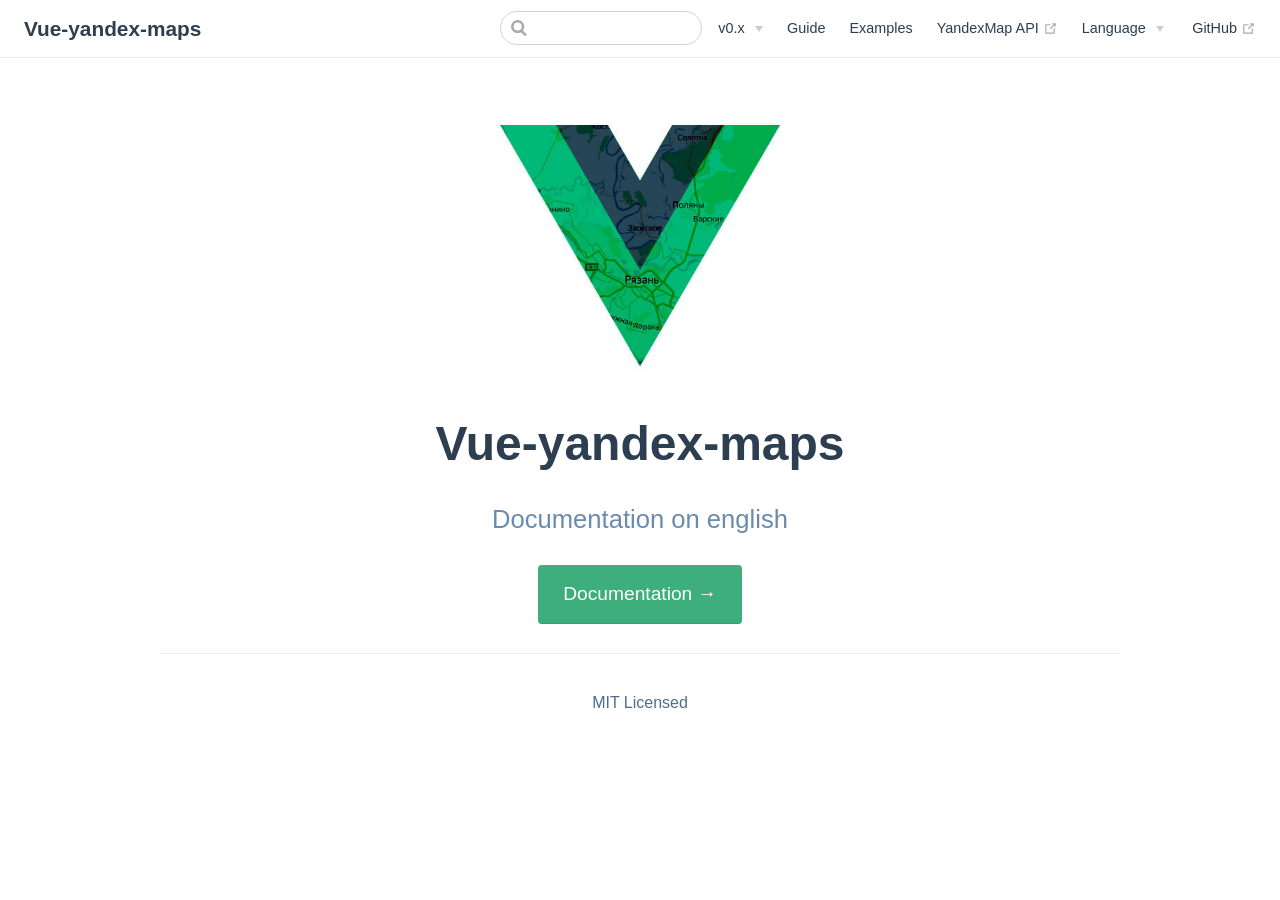
==== commit 8f4ad11c: "deploy" ====
--- a/en/index.html
+++ b/en/index.html
@@ -4,26 +4,51 @@
     <meta charset="utf-8">
     <meta name="viewport" content="width=device-width,initial-scale=1">
     <title>Vue-yandex-maps</title>
+    <meta name="generator" content="VuePress 1.9.7">
+    
     <meta name="description" content="Documentation on english">
     
-    
-    <link rel="preload" href="/assets/css/0.styles.34098a6c.css" as="style"><link rel="preload" href="/assets/js/app.e59b59a3.js" as="script"><link rel="preload" href="/assets/js/2.ca0b58c9.js" as="script"><link rel="preload" href="/assets/js/6.d7098078.js" as="script"><link rel="prefetch" href="/assets/js/10.18090bc8.js"><link rel="prefetch" href="/assets/js/11.56c4ba0f.js"><link rel="prefetch" href="/assets/js/12.0b02a900.js"><link rel="prefetch" href="/assets/js/13.a6bc32af.js"><link rel="prefetch" href="/assets/js/14.b2c2f00c.js"><link rel="prefetch" href="/assets/js/15.867ab787.js"><link rel="prefetch" href="/assets/js/3.3e422093.js"><link rel="prefetch" href="/assets/js/4.108f91b9.js"><link rel="prefetch" href="/assets/js/5.9bf5cd94.js"><link rel="prefetch" href="/assets/js/7.abf4c1c1.js"><link rel="prefetch" href="/assets/js/8.e8771799.js"><link rel="prefetch" href="/assets/js/9.8b5cf2bd.js">
-    <link rel="stylesheet" href="/assets/css/0.styles.34098a6c.css">
+    <link rel="preload" href="/assets/css/0.styles.9825735b.css" as="style"><link rel="preload" href="/assets/js/app.28710198.js" as="script"><link rel="preload" href="/assets/js/2.f99304df.js" as="script"><link rel="preload" href="/assets/js/8.e690423e.js" as="script"><link rel="prefetch" href="/assets/js/10.d2561e7b.js"><link rel="prefetch" href="/assets/js/11.bebceca3.js"><link rel="prefetch" href="/assets/js/12.5b4a0061.js"><link rel="prefetch" href="/assets/js/13.77ca6c3d.js"><link rel="prefetch" href="/assets/js/14.fc9507b6.js"><link rel="prefetch" href="/assets/js/15.e9757bb4.js"><link rel="prefetch" href="/assets/js/16.03644823.js"><link rel="prefetch" href="/assets/js/3.e1b0fe9c.js"><link rel="prefetch" href="/assets/js/4.e9466707.js"><link rel="prefetch" href="/assets/js/5.8b707741.js"><link rel="prefetch" href="/assets/js/6.0247ce60.js"><link rel="prefetch" href="/assets/js/7.544734d1.js"><link rel="prefetch" href="/assets/js/9.ae081af6.js">
+    <link rel="stylesheet" href="/assets/css/0.styles.9825735b.css">
   </head>
   <body>
-    <div id="app" data-server-rendered="true"><div class="theme-container no-sidebar"><header class="navbar"><div class="sidebar-button"><svg xmlns="http://www.w3.org/2000/svg" aria-hidden="true" role="img" viewBox="0 0 448 512" class="icon"><path fill="currentColor" d="M436 124H12c-6.627 0-12-5.373-12-12V80c0-6.627 5.373-12 12-12h424c6.627 0 12 5.373 12 12v32c0 6.627-5.373 12-12 12zm0 160H12c-6.627 0-12-5.373-12-12v-32c0-6.627 5.373-12 12-12h424c6.627 0 12 5.373 12 12v32c0 6.627-5.373 12-12 12zm0 160H12c-6.627 0-12-5.373-12-12v-32c0-6.627 5.373-12 12-12h424c6.627 0 12 5.373 12 12v32c0 6.627-5.373 12-12 12z"></path></svg></div> <a href="/en/" class="home-link router-link-exact-active router-link-active"><!----> <span class="site-name">Vue-yandex-maps</span></a> <div class="links"><div class="search-box"><input aria-label="Search" autocomplete="off" spellcheck="false" value=""> <!----></div> <nav class="nav-links can-hide"><div class="nav-item"><a href="/en/" class="nav-link router-link-exact-active router-link-active">Main</a></div><div class="nav-item"><a href="/en/guide/" class="nav-link">Guide</a></div><div class="nav-item"><a href="/en/examples/" class="nav-link">Examples</a></div><div class="nav-item"><a href="https://tech.yandex.ru/maps/doc/jsapi/2.1/quick-start/index-docpage/" target="_blank" rel="noopener noreferrer" class="nav-link external">
+    <div id="app" data-server-rendered="true"><div class="theme-container no-sidebar"><header class="navbar"><div class="sidebar-button"><svg xmlns="http://www.w3.org/2000/svg" aria-hidden="true" role="img" viewBox="0 0 448 512" class="icon"><path fill="currentColor" d="M436 124H12c-6.627 0-12-5.373-12-12V80c0-6.627 5.373-12 12-12h424c6.627 0 12 5.373 12 12v32c0 6.627-5.373 12-12 12zm0 160H12c-6.627 0-12-5.373-12-12v-32c0-6.627 5.373-12 12-12h424c6.627 0 12 5.373 12 12v32c0 6.627-5.373 12-12 12zm0 160H12c-6.627 0-12-5.373-12-12v-32c0-6.627 5.373-12 12-12h424c6.627 0 12 5.373 12 12v32c0 6.627-5.373 12-12 12z"></path></svg></div> <a href="/en/" aria-current="page" class="home-link router-link-exact-active router-link-active"><!----> <span class="site-name">Vue-yandex-maps</span></a> <div class="links"><div class="search-box"><input aria-label="Search" autocomplete="off" spellcheck="false" value=""> <!----></div> <nav class="nav-links can-hide"><div class="nav-item"><div class="dropdown-wrapper"><button type="button" aria-label="v0.x" class="dropdown-title"><span class="title">v0.x</span> <span class="arrow down"></span></button> <button type="button" aria-label="v0.x" class="mobile-dropdown-title"><span class="title">v0.x</span> <span class="arrow right"></span></button> <ul class="nav-dropdown" style="display:none;"><li class="dropdown-item"><!----> <a href="https://vue-yandex-maps.github.io/new-docs/" target="_blank" rel="noopener noreferrer" class="nav-link external">
+  v1.x-beta
+  <span><svg xmlns="http://www.w3.org/2000/svg" aria-hidden="true" focusable="false" x="0px" y="0px" viewBox="0 0 100 100" width="15" height="15" class="icon outbound"><path fill="currentColor" d="M18.8,85.1h56l0,0c2.2,0,4-1.8,4-4v-32h-8v28h-48v-48h28v-8h-32l0,0c-2.2,0-4,1.8-4,4v56C14.8,83.3,16.6,85.1,18.8,85.1z"></path> <polygon fill="currentColor" points="45.7,48.7 51.3,54.3 77.2,28.5 77.2,37.2 85.2,37.2 85.2,14.9 62.8,14.9 62.8,22.9 71.5,22.9"></polygon></svg> <span class="sr-only">(opens new window)</span></span></a></li></ul></div></div><div class="nav-item"><a href="/en/guide/" class="nav-link">
+  Guide
+</a></div><div class="nav-item"><a href="/en/examples/" class="nav-link">
+  Examples
+</a></div><div class="nav-item"><a href="https://tech.yandex.ru/maps/doc/jsapi/2.1/quick-start/index-docpage/" target="_blank" rel="noopener noreferrer" class="nav-link external">
   YandexMap API 
-  <svg xmlns="http://www.w3.org/2000/svg" aria-hidden="true" x="0px" y="0px" viewBox="0 0 100 100" width="15" height="15" class="icon outbound"><path fill="currentColor" d="M18.8,85.1h56l0,0c2.2,0,4-1.8,4-4v-32h-8v28h-48v-48h28v-8h-32l0,0c-2.2,0-4,1.8-4,4v56C14.8,83.3,16.6,85.1,18.8,85.1z"></path> <polygon fill="currentColor" points="45.7,48.7 51.3,54.3 77.2,28.5 77.2,37.2 85.2,37.2 85.2,14.9 62.8,14.9 62.8,22.9 71.5,22.9"></polygon></svg></a></div><div class="nav-item"><div class="dropdown-wrapper"><button type="button" aria-label="Select language" class="dropdown-title"><span class="title">Language</span> <span class="arrow right"></span></button> <ul class="nav-dropdown" style="display:none;"><li class="dropdown-item"><!----> <a href="/" class="nav-link">ru-RU</a></li><li class="dropdown-item"><!----> <a href="/en/" class="nav-link router-link-exact-active router-link-active">en-US</a></li></ul></div></div> <a href="https://github.com/PNKBizz/vue-yandex-map" target="_blank" rel="noopener noreferrer" class="repo-link">
+  <span><svg xmlns="http://www.w3.org/2000/svg" aria-hidden="true" focusable="false" x="0px" y="0px" viewBox="0 0 100 100" width="15" height="15" class="icon outbound"><path fill="currentColor" d="M18.8,85.1h56l0,0c2.2,0,4-1.8,4-4v-32h-8v28h-48v-48h28v-8h-32l0,0c-2.2,0-4,1.8-4,4v56C14.8,83.3,16.6,85.1,18.8,85.1z"></path> <polygon fill="currentColor" points="45.7,48.7 51.3,54.3 77.2,28.5 77.2,37.2 85.2,37.2 85.2,14.9 62.8,14.9 62.8,22.9 71.5,22.9"></polygon></svg> <span class="sr-only">(opens new window)</span></span></a></div><div class="nav-item"><div class="dropdown-wrapper"><button type="button" aria-label="Select language" class="dropdown-title"><span class="title">Language</span> <span class="arrow down"></span></button> <button type="button" aria-label="Select language" class="mobile-dropdown-title"><span class="title">Language</span> <span class="arrow right"></span></button> <ul class="nav-dropdown" style="display:none;"><li class="dropdown-item"><!----> <a href="/" class="nav-link">
+  ru-RU
+</a></li><li class="dropdown-item"><!----> <a href="/en/" aria-current="page" class="nav-link router-link-exact-active router-link-active">
+  en-US
+</a></li></ul></div></div> <a href="https://github.com/PNKBizz/vue-yandex-map" target="_blank" rel="noopener noreferrer" class="repo-link">
     GitHub
-    <svg xmlns="http://www.w3.org/2000/svg" aria-hidden="true" x="0px" y="0px" viewBox="0 0 100 100" width="15" height="15" class="icon outbound"><path fill="currentColor" d="M18.8,85.1h56l0,0c2.2,0,4-1.8,4-4v-32h-8v28h-48v-48h28v-8h-32l0,0c-2.2,0-4,1.8-4,4v56C14.8,83.3,16.6,85.1,18.8,85.1z"></path> <polygon fill="currentColor" points="45.7,48.7 51.3,54.3 77.2,28.5 77.2,37.2 85.2,37.2 85.2,14.9 62.8,14.9 62.8,22.9 71.5,22.9"></polygon></svg></a></nav></div></header> <div class="sidebar-mask"></div> <aside class="sidebar"><nav class="nav-links"><div class="nav-item"><a href="/en/" class="nav-link router-link-exact-active router-link-active">Main</a></div><div class="nav-item"><a href="/en/guide/" class="nav-link">Guide</a></div><div class="nav-item"><a href="/en/examples/" class="nav-link">Examples</a></div><div class="nav-item"><a href="https://tech.yandex.ru/maps/doc/jsapi/2.1/quick-start/index-docpage/" target="_blank" rel="noopener noreferrer" class="nav-link external">
+    <span><svg xmlns="http://www.w3.org/2000/svg" aria-hidden="true" focusable="false" x="0px" y="0px" viewBox="0 0 100 100" width="15" height="15" class="icon outbound"><path fill="currentColor" d="M18.8,85.1h56l0,0c2.2,0,4-1.8,4-4v-32h-8v28h-48v-48h28v-8h-32l0,0c-2.2,0-4,1.8-4,4v56C14.8,83.3,16.6,85.1,18.8,85.1z"></path> <polygon fill="currentColor" points="45.7,48.7 51.3,54.3 77.2,28.5 77.2,37.2 85.2,37.2 85.2,14.9 62.8,14.9 62.8,22.9 71.5,22.9"></polygon></svg> <span class="sr-only">(opens new window)</span></span></a></nav></div></header> <div class="sidebar-mask"></div> <aside class="sidebar"><nav class="nav-links"><div class="nav-item"><div class="dropdown-wrapper"><button type="button" aria-label="v0.x" class="dropdown-title"><span class="title">v0.x</span> <span class="arrow down"></span></button> <button type="button" aria-label="v0.x" class="mobile-dropdown-title"><span class="title">v0.x</span> <span class="arrow right"></span></button> <ul class="nav-dropdown" style="display:none;"><li class="dropdown-item"><!----> <a href="https://vue-yandex-maps.github.io/new-docs/" target="_blank" rel="noopener noreferrer" class="nav-link external">
+  v1.x-beta
+  <span><svg xmlns="http://www.w3.org/2000/svg" aria-hidden="true" focusable="false" x="0px" y="0px" viewBox="0 0 100 100" width="15" height="15" class="icon outbound"><path fill="currentColor" d="M18.8,85.1h56l0,0c2.2,0,4-1.8,4-4v-32h-8v28h-48v-48h28v-8h-32l0,0c-2.2,0-4,1.8-4,4v56C14.8,83.3,16.6,85.1,18.8,85.1z"></path> <polygon fill="currentColor" points="45.7,48.7 51.3,54.3 77.2,28.5 77.2,37.2 85.2,37.2 85.2,14.9 62.8,14.9 62.8,22.9 71.5,22.9"></polygon></svg> <span class="sr-only">(opens new window)</span></span></a></li></ul></div></div><div class="nav-item"><a href="/en/guide/" class="nav-link">
+  Guide
+</a></div><div class="nav-item"><a href="/en/examples/" class="nav-link">
+  Examples
+</a></div><div class="nav-item"><a href="https://tech.yandex.ru/maps/doc/jsapi/2.1/quick-start/index-docpage/" target="_blank" rel="noopener noreferrer" class="nav-link external">
   YandexMap API 
-  <svg xmlns="http://www.w3.org/2000/svg" aria-hidden="true" x="0px" y="0px" viewBox="0 0 100 100" width="15" height="15" class="icon outbound"><path fill="currentColor" d="M18.8,85.1h56l0,0c2.2,0,4-1.8,4-4v-32h-8v28h-48v-48h28v-8h-32l0,0c-2.2,0-4,1.8-4,4v56C14.8,83.3,16.6,85.1,18.8,85.1z"></path> <polygon fill="currentColor" points="45.7,48.7 51.3,54.3 77.2,28.5 77.2,37.2 85.2,37.2 85.2,14.9 62.8,14.9 62.8,22.9 71.5,22.9"></polygon></svg></a></div><div class="nav-item"><div class="dropdown-wrapper"><button type="button" aria-label="Select language" class="dropdown-title"><span class="title">Language</span> <span class="arrow right"></span></button> <ul class="nav-dropdown" style="display:none;"><li class="dropdown-item"><!----> <a href="/" class="nav-link">ru-RU</a></li><li class="dropdown-item"><!----> <a href="/en/" class="nav-link router-link-exact-active router-link-active">en-US</a></li></ul></div></div> <a href="https://github.com/PNKBizz/vue-yandex-map" target="_blank" rel="noopener noreferrer" class="repo-link">
+  <span><svg xmlns="http://www.w3.org/2000/svg" aria-hidden="true" focusable="false" x="0px" y="0px" viewBox="0 0 100 100" width="15" height="15" class="icon outbound"><path fill="currentColor" d="M18.8,85.1h56l0,0c2.2,0,4-1.8,4-4v-32h-8v28h-48v-48h28v-8h-32l0,0c-2.2,0-4,1.8-4,4v56C14.8,83.3,16.6,85.1,18.8,85.1z"></path> <polygon fill="currentColor" points="45.7,48.7 51.3,54.3 77.2,28.5 77.2,37.2 85.2,37.2 85.2,14.9 62.8,14.9 62.8,22.9 71.5,22.9"></polygon></svg> <span class="sr-only">(opens new window)</span></span></a></div><div class="nav-item"><div class="dropdown-wrapper"><button type="button" aria-label="Select language" class="dropdown-title"><span class="title">Language</span> <span class="arrow down"></span></button> <button type="button" aria-label="Select language" class="mobile-dropdown-title"><span class="title">Language</span> <span class="arrow right"></span></button> <ul class="nav-dropdown" style="display:none;"><li class="dropdown-item"><!----> <a href="/" class="nav-link">
+  ru-RU
+</a></li><li class="dropdown-item"><!----> <a href="/en/" aria-current="page" class="nav-link router-link-exact-active router-link-active">
+  en-US
+</a></li></ul></div></div> <a href="https://github.com/PNKBizz/vue-yandex-map" target="_blank" rel="noopener noreferrer" class="repo-link">
     GitHub
-    <svg xmlns="http://www.w3.org/2000/svg" aria-hidden="true" x="0px" y="0px" viewBox="0 0 100 100" width="15" height="15" class="icon outbound"><path fill="currentColor" d="M18.8,85.1h56l0,0c2.2,0,4-1.8,4-4v-32h-8v28h-48v-48h28v-8h-32l0,0c-2.2,0-4,1.8-4,4v56C14.8,83.3,16.6,85.1,18.8,85.1z"></path> <polygon fill="currentColor" points="45.7,48.7 51.3,54.3 77.2,28.5 77.2,37.2 85.2,37.2 85.2,14.9 62.8,14.9 62.8,22.9 71.5,22.9"></polygon></svg></a></nav>  <!----> </aside> <main aria-labelledby="main-title" class="home"><header class="hero"><img src="/hero.jpg" alt="hero"> <h1 id="main-title">Vue-yandex-maps</h1> <p class="description">
+    <span><svg xmlns="http://www.w3.org/2000/svg" aria-hidden="true" focusable="false" x="0px" y="0px" viewBox="0 0 100 100" width="15" height="15" class="icon outbound"><path fill="currentColor" d="M18.8,85.1h56l0,0c2.2,0,4-1.8,4-4v-32h-8v28h-48v-48h28v-8h-32l0,0c-2.2,0-4,1.8-4,4v56C14.8,83.3,16.6,85.1,18.8,85.1z"></path> <polygon fill="currentColor" points="45.7,48.7 51.3,54.3 77.2,28.5 77.2,37.2 85.2,37.2 85.2,14.9 62.8,14.9 62.8,22.9 71.5,22.9"></polygon></svg> <span class="sr-only">(opens new window)</span></span></a></nav>  <!----> </aside> <main aria-labelledby="main-title" class="home"><header class="hero"><img src="/hero.jpg" alt="hero"> <h1 id="main-title">
+      Vue-yandex-maps
+    </h1> <p class="description">
       Documentation on english
-    </p> <p class="action"><a href="/en/guide/" class="nav-link action-button">Documentation →</a></p></header> <!----> <div class="theme-default-content custom content__default"><p style="text-align:center;">if you want to thank me, dear - <a href="https://github.com/PNKBizz/vue-yandex-map" target="_blank">give me star</a> or <a href="https://www.patreon.com/pnkbizz" target="_blank">pay my beer</a>!</p></div> <div class="footer">
+    </p> <p class="action"><a href="/en/guide/" class="nav-link action-button">
+  Documentation →
+</a></p></header> <!----> <div class="theme-default-content custom content__default"></div> <div class="footer">
     MIT Licensed
   </div></main></div><div class="global-ui"></div></div>
-    <script src="/assets/js/app.e59b59a3.js" defer></script><script src="/assets/js/2.ca0b58c9.js" defer></script><script src="/assets/js/6.d7098078.js" defer></script>
+    <script src="/assets/js/app.28710198.js" defer></script><script src="/assets/js/2.f99304df.js" defer></script><script src="/assets/js/8.e690423e.js" defer></script>
   </body>
 </html>
--- a/assets/css/0.styles.9825735b.css
+++ b/assets/css/0.styles.9825735b.css
@@ -0,0 +1 @@
+code[class*=language-],pre[class*=language-]{color:#ccc;background:none;font-family:Consolas,Monaco,Andale Mono,Ubuntu Mono,monospace;font-size:1em;text-align:left;white-space:pre;word-spacing:normal;word-break:normal;word-wrap:normal;line-height:1.5;-moz-tab-size:4;-o-tab-size:4;tab-size:4;-webkit-hyphens:none;hyphens:none}pre[class*=language-]{padding:1em;margin:.5em 0;overflow:auto}:not(pre)>code[class*=language-],pre[class*=language-]{background:#2d2d2d}:not(pre)>code[class*=language-]{padding:.1em;border-radius:.3em;white-space:normal}.token.block-comment,.token.cdata,.token.comment,.token.doctype,.token.prolog{color:#999}.token.punctuation{color:#ccc}.token.attr-name,.token.deleted,.token.namespace,.token.tag{color:#e2777a}.token.function-name{color:#6196cc}.token.boolean,.token.function,.token.number{color:#f08d49}.token.class-name,.token.constant,.token.property,.token.symbol{color:#f8c555}.token.atrule,.token.builtin,.token.important,.token.keyword,.token.selector{color:#cc99cd}.token.attr-value,.token.char,.token.regex,.token.string,.token.variable{color:#7ec699}.token.entity,.token.operator,.token.url{color:#67cdcc}.token.bold,.token.important{font-weight:700}.token.italic{font-style:italic}.token.entity{cursor:help}.token.inserted{color:green}.theme-default-content code{color:#476582;padding:.25rem .5rem;margin:0;font-size:.85em;background-color:rgba(27,31,35,.05);border-radius:3px}.theme-default-content code .token.deleted{color:#ec5975}.theme-default-content code .token.inserted{color:#3eaf7c}.theme-default-content pre,.theme-default-content pre[class*=language-]{line-height:1.4;padding:1.25rem 1.5rem;margin:.85rem 0;background-color:#282c34;border-radius:6px;overflow:auto}.theme-default-content pre[class*=language-] code,.theme-default-content pre code{color:#fff;padding:0;background-color:transparent;border-radius:0}div[class*=language-]{position:relative;background-color:#282c34;border-radius:6px}div[class*=language-] .highlight-lines{-webkit-user-select:none;user-select:none;padding-top:1.3rem;position:absolute;top:0;left:0;width:100%;line-height:1.4}div[class*=language-] .highlight-lines .highlighted{background-color:rgba(0,0,0,.66)}div[class*=language-] pre,div[class*=language-] pre[class*=language-]{background:transparent;position:relative;z-index:1}div[class*=language-]:before{position:absolute;z-index:3;top:.8em;right:1em;font-size:.75rem;color:hsla(0,0%,100%,.4)}div[class*=language-]:not(.line-numbers-mode) .line-numbers-wrapper{display:none}div[class*=language-].line-numbers-mode .highlight-lines .highlighted{position:relative}div[class*=language-].line-numbers-mode .highlight-lines .highlighted:before{content:" ";position:absolute;z-index:3;left:0;top:0;display:block;width:3.5rem;height:100%;background-color:rgba(0,0,0,.66)}div[class*=language-].line-numbers-mode pre{padding-left:4.5rem;vertical-align:middle}div[class*=language-].line-numbers-mode .line-numbers-wrapper{position:absolute;top:0;width:3.5rem;text-align:center;color:hsla(0,0%,100%,.3);padding:1.25rem 0;line-height:1.4}div[class*=language-].line-numbers-mode .line-numbers-wrapper br{-webkit-user-select:none;user-select:none}div[class*=language-].line-numbers-mode .line-numbers-wrapper .line-number{position:relative;z-index:4;-webkit-user-select:none;user-select:none;font-size:.85em}div[class*=language-].line-numbers-mode:after{content:"";position:absolute;z-index:2;top:0;left:0;width:3.5rem;height:100%;border-radius:6px 0 0 6px;border-right:1px solid rgba(0,0,0,.66);background-color:#282c34}div[class~=language-js]:before{content:"js"}div[class~=language-ts]:before{content:"ts"}div[class~=language-html]:before{content:"html"}div[class~=language-md]:before{content:"md"}div[class~=language-vue]:before{content:"vue"}div[class~=language-css]:before{content:"css"}div[class~=language-sass]:before{content:"sass"}div[class~=language-scss]:before{content:"scss"}div[class~=language-less]:before{content:"less"}div[class~=language-stylus]:before{content:"stylus"}div[class~=language-go]:before{content:"go"}div[class~=language-java]:before{content:"java"}div[class~=language-c]:before{content:"c"}div[class~=language-sh]:before{content:"sh"}div[class~=language-yaml]:before{content:"yaml"}div[class~=language-py]:before{content:"py"}div[class~=language-docker]:before{content:"docker"}div[class~=language-dockerfile]:before{content:"dockerfile"}div[class~=language-makefile]:before{content:"makefile"}div[class~=language-javascript]:before{content:"js"}div[class~=language-typescript]:before{content:"ts"}div[class~=language-markup]:before{content:"html"}div[class~=language-markdown]:before{content:"md"}div[class~=language-json]:before{content:"json"}div[class~=language-ruby]:before{content:"rb"}div[class~=language-python]:before{content:"py"}div[class~=language-bash]:before{content:"sh"}div[class~=language-php]:before{content:"php"}.custom-block .custom-block-title{font-weight:600;margin-bottom:-.4rem}.custom-block.danger,.custom-block.tip,.custom-block.warning{padding:.1rem 1.5rem;border-left-width:.5rem;border-left-style:solid;margin:1rem 0}.custom-block.tip{background-color:#f3f5f7;border-color:#42b983}.custom-block.warning{background-color:rgba(255,229,100,.3);border-color:#e7c000;color:#6b5900}.custom-block.warning .custom-block-title{color:#b29400}.custom-block.warning a{color:#2c3e50}.custom-block.danger{background-color:#ffe6e6;border-color:#c00;color:#4d0000}.custom-block.danger .custom-block-title{color:#900}.custom-block.danger a{color:#2c3e50}.custom-block.details{display:block;position:relative;border-radius:2px;margin:1.6em 0;padding:1.6em;background-color:#eee}.custom-block.details h4{margin-top:0}.custom-block.details figure:last-child,.custom-block.details p:last-child{margin-bottom:0;padding-bottom:0}.custom-block.details summary{outline:none;cursor:pointer}.arrow{display:inline-block;width:0;height:0}.arrow.up{border-bottom:6px solid #ccc}.arrow.down,.arrow.up{border-left:4px solid transparent;border-right:4px solid transparent}.arrow.down{border-top:6px solid #ccc}.arrow.right{border-left:6px solid #ccc}.arrow.left,.arrow.right{border-top:4px solid transparent;border-bottom:4px solid transparent}.arrow.left{border-right:6px solid #ccc}.theme-default-content:not(.custom){max-width:740px;margin:0 auto;padding:2rem 2.5rem}@media (max-width:959px){.theme-default-content:not(.custom){padding:2rem}}@media (max-width:419px){.theme-default-content:not(.custom){padding:1.5rem}}.table-of-contents .badge{vertical-align:middle}body,html{padding:0;margin:0;background-color:#fff}body{font-family:-apple-system,BlinkMacSystemFont,Segoe UI,Roboto,Oxygen,Ubuntu,Cantarell,Fira Sans,Droid Sans,Helvetica Neue,sans-serif;-webkit-font-smoothing:antialiased;-moz-osx-font-smoothing:grayscale;font-size:16px;color:#2c3e50}.page{padding-left:20rem}.navbar{z-index:20;right:0;height:3.6rem;background-color:#fff;box-sizing:border-box;border-bottom:1px solid #eaecef}.navbar,.sidebar-mask{position:fixed;top:0;left:0}.sidebar-mask{z-index:9;width:100vw;height:100vh;display:none}.sidebar{font-size:16px;background-color:#fff;width:20rem;position:fixed;z-index:10;margin:0;top:3.6rem;left:0;bottom:0;box-sizing:border-box;border-right:1px solid #eaecef;overflow-y:auto}.theme-default-content:not(.custom)>:first-child{margin-top:3.6rem}.theme-default-content:not(.custom) a:hover{text-decoration:underline}.theme-default-content:not(.custom) p.demo{padding:1rem 1.5rem;border:1px solid #ddd;border-radius:4px}.theme-default-content:not(.custom) img{max-width:100%}.theme-default-content.custom{padding:0;margin:0}.theme-default-content.custom img{max-width:100%}a{font-weight:500;text-decoration:none}a,p a code{color:#3eaf7c}p a code{font-weight:400}kbd{background:#eee;border:.15rem solid #ddd;border-bottom:.25rem solid #ddd;border-radius:.15rem;padding:0 .15em}blockquote{font-size:1rem;color:#999;border-left:.2rem solid #dfe2e5;margin:1rem 0;padding:.25rem 0 .25rem 1rem}blockquote>p{margin:0}ol,ul{padding-left:1.2em}strong{font-weight:600}h1,h2,h3,h4,h5,h6{font-weight:600;line-height:1.25}.theme-default-content:not(.custom)>h1,.theme-default-content:not(.custom)>h2,.theme-default-content:not(.custom)>h3,.theme-default-content:not(.custom)>h4,.theme-default-content:not(.custom)>h5,.theme-default-content:not(.custom)>h6{margin-top:-3.1rem;padding-top:4.6rem;margin-bottom:0}.theme-default-content:not(.custom)>h1:first-child,.theme-default-content:not(.custom)>h2:first-child,.theme-default-content:not(.custom)>h3:first-child,.theme-default-content:not(.custom)>h4:first-child,.theme-default-content:not(.custom)>h5:first-child,.theme-default-content:not(.custom)>h6:first-child{margin-top:-1.5rem;margin-bottom:1rem}.theme-default-content:not(.custom)>h1:first-child+.custom-block,.theme-default-content:not(.custom)>h1:first-child+p,.theme-default-content:not(.custom)>h1:first-child+pre,.theme-default-content:not(.custom)>h2:first-child+.custom-block,.theme-default-content:not(.custom)>h2:first-child+p,.theme-default-content:not(.custom)>h2:first-child+pre,.theme-default-content:not(.custom)>h3:first-child+.custom-block,.theme-default-content:not(.custom)>h3:first-child+p,.theme-default-content:not(.custom)>h3:first-child+pre,.theme-default-content:not(.custom)>h4:first-child+.custom-block,.theme-default-content:not(.custom)>h4:first-child+p,.theme-default-content:not(.custom)>h4:first-child+pre,.theme-default-content:not(.custom)>h5:first-child+.custom-block,.theme-default-content:not(.custom)>h5:first-child+p,.theme-default-content:not(.custom)>h5:first-child+pre,.theme-default-content:not(.custom)>h6:first-child+.custom-block,.theme-default-content:not(.custom)>h6:first-child+p,.theme-default-content:not(.custom)>h6:first-child+pre{margin-top:2rem}h1:focus .header-anchor,h1:hover .header-anchor,h2:focus .header-anchor,h2:hover .header-anchor,h3:focus .header-anchor,h3:hover .header-anchor,h4:focus .header-anchor,h4:hover .header-anchor,h5:focus .header-anchor,h5:hover .header-anchor,h6:focus .header-anchor,h6:hover .header-anchor{opacity:1}h1{font-size:2.2rem}h2{font-size:1.65rem;padding-bottom:.3rem;border-bottom:1px solid #eaecef}h3{font-size:1.35rem}a.header-anchor{font-size:.85em;float:left;margin-left:-.87em;padding-right:.23em;margin-top:.125em;opacity:0}a.header-anchor:focus,a.header-anchor:hover{text-decoration:none}.line-number,code,kbd{font-family:source-code-pro,Menlo,Monaco,Consolas,Courier New,monospace}ol,p,ul{line-height:1.7}hr{border:0;border-top:1px solid #eaecef}table{border-collapse:collapse;margin:1rem 0;display:block;overflow-x:auto}tr{border-top:1px solid #dfe2e5}tr:nth-child(2n){background-color:#f6f8fa}td,th{border:1px solid #dfe2e5;padding:.6em 1em}.theme-container.sidebar-open .sidebar-mask{display:block}.theme-container.no-navbar .theme-default-content:not(.custom)>h1,.theme-container.no-navbar h2,.theme-container.no-navbar h3,.theme-container.no-navbar h4,.theme-container.no-navbar h5,.theme-container.no-navbar h6{margin-top:1.5rem;padding-top:0}.theme-container.no-navbar .sidebar{top:0}@media (min-width:720px){.theme-container.no-sidebar .sidebar{display:none}.theme-container.no-sidebar .page{padding-left:0}}@media (max-width:959px){.sidebar{font-size:15px;width:16.4rem}.page{padding-left:16.4rem}}@media (max-width:719px){.sidebar{top:0;padding-top:3.6rem;transform:translateX(-100%);transition:transform .2s ease}.page{padding-left:0}.theme-container.sidebar-open .sidebar{transform:translateX(0)}.theme-container.no-navbar .sidebar{padding-top:0}}@media (max-width:419px){h1{font-size:1.9rem}.theme-default-content div[class*=language-]{margin:.85rem -1.5rem;border-radius:0}}#nprogress{pointer-events:none}#nprogress .bar{background:#3eaf7c;position:fixed;z-index:1031;top:0;left:0;width:100%;height:2px}#nprogress .peg{display:block;position:absolute;right:0;width:100px;height:100%;box-shadow:0 0 10px #3eaf7c,0 0 5px #3eaf7c;opacity:1;transform:rotate(3deg) translateY(-4px)}#nprogress .spinner{display:block;position:fixed;z-index:1031;top:15px;right:15px}#nprogress .spinner-icon{width:18px;height:18px;box-sizing:border-box;border-color:#3eaf7c transparent transparent #3eaf7c;border-style:solid;border-width:2px;border-radius:50%;-webkit-animation:nprogress-spinner .4s linear infinite;animation:nprogress-spinner .4s linear infinite}.nprogress-custom-parent{overflow:hidden;position:relative}.nprogress-custom-parent #nprogress .bar,.nprogress-custom-parent #nprogress .spinner{position:absolute}@-webkit-keyframes nprogress-spinner{0%{transform:rotate(0deg)}to{transform:rotate(1turn)}}@keyframes nprogress-spinner{0%{transform:rotate(0deg)}to{transform:rotate(1turn)}}.icon.outbound{color:#aaa;display:inline-block;vertical-align:middle;position:relative;top:-1px}.sr-only{position:absolute;width:1px;height:1px;padding:0;margin:-1px;overflow:hidden;clip:rect(0,0,0,0);white-space:nowrap;border-width:0}.home{padding:3.6rem 2rem 0;max-width:960px;margin:0 auto;display:block}.home .hero{text-align:center}.home .hero img{max-width:100%;max-height:280px;display:block;margin:3rem auto 1.5rem}.home .hero h1{font-size:3rem}.home .hero .action,.home .hero .description,.home .hero h1{margin:1.8rem auto}.home .hero .description{max-width:35rem;font-size:1.6rem;line-height:1.3;color:#6a8bad}.home .hero .action-button{display:inline-block;font-size:1.2rem;color:#fff;background-color:#3eaf7c;padding:.8rem 1.6rem;border-radius:4px;transition:background-color .1s ease;box-sizing:border-box;border-bottom:1px solid #389d70}.home .hero .action-button:hover{background-color:#4abf8a}.home .features{border-top:1px solid #eaecef;padding:1.2rem 0;margin-top:2.5rem;display:flex;flex-wrap:wrap;align-items:flex-start;align-content:stretch;justify-content:space-between}.home .feature{flex-grow:1;flex-basis:30%;max-width:30%}.home .feature h2{font-size:1.4rem;font-weight:500;border-bottom:none;padding-bottom:0;color:#3a5169}.home .feature p{color:#4e6e8e}.home .footer{padding:2.5rem;border-top:1px solid #eaecef;text-align:center;color:#4e6e8e}@media (max-width:719px){.home .features{flex-direction:column}.home .feature{max-width:100%;padding:0 2.5rem}}@media (max-width:419px){.home{padding-left:1.5rem;padding-right:1.5rem}.home .hero img{max-height:210px;margin:2rem auto 1.2rem}.home .hero h1{font-size:2rem}.home .hero .action,.home .hero .description,.home .hero h1{margin:1.2rem auto}.home .hero .description{font-size:1.2rem}.home .hero .action-button{font-size:1rem;padding:.6rem 1.2rem}.home .feature h2{font-size:1.25rem}}.search-box{display:inline-block;position:relative;margin-right:1rem}.search-box input{cursor:text;width:10rem;height:2rem;color:#4e6e8e;display:inline-block;border:1px solid #cfd4db;border-radius:2rem;font-size:.9rem;line-height:2rem;padding:0 .5rem 0 2rem;outline:none;transition:all .2s ease;background:#fff url(/assets/img/search.83621669.svg) .6rem .5rem no-repeat;background-size:1rem}.search-box input:focus{cursor:auto;border-color:#3eaf7c}.search-box .suggestions{background:#fff;width:20rem;position:absolute;top:2rem;border:1px solid #cfd4db;border-radius:6px;padding:.4rem;list-style-type:none}.search-box .suggestions.align-right{right:0}.search-box .suggestion{line-height:1.4;padding:.4rem .6rem;border-radius:4px;cursor:pointer}.search-box .suggestion a{white-space:normal;color:#5d82a6}.search-box .suggestion a .page-title{font-weight:600}.search-box .suggestion a .header{font-size:.9em;margin-left:.25em}.search-box .suggestion.focused{background-color:#f3f4f5}.search-box .suggestion.focused a{color:#3eaf7c}@media (max-width:959px){.search-box input{cursor:pointer;width:0;border-color:transparent;position:relative}.search-box input:focus{cursor:text;left:0;width:10rem}}@media (-ms-high-contrast:none){.search-box input{height:2rem}}@media (max-width:959px) and (min-width:719px){.search-box .suggestions{left:0}}@media (max-width:719px){.search-box{margin-right:0}.search-box input{left:1rem}.search-box .suggestions{right:0}}@media (max-width:419px){.search-box .suggestions{width:calc(100vw - 4rem)}.search-box input:focus{width:8rem}}.sidebar-button{cursor:pointer;display:none;width:1.25rem;height:1.25rem;position:absolute;padding:.6rem;top:.6rem;left:1rem}.sidebar-button .icon{display:block;width:1.25rem;height:1.25rem}@media (max-width:719px){.sidebar-button{display:block}}.dropdown-enter,.dropdown-leave-to{height:0!important}.dropdown-wrapper{cursor:pointer}.dropdown-wrapper .dropdown-title,.dropdown-wrapper .mobile-dropdown-title{display:block;font-size:.9rem;font-family:inherit;cursor:inherit;padding:inherit;line-height:1.4rem;background:transparent;border:none;font-weight:500;color:#2c3e50}.dropdown-wrapper .dropdown-title:hover,.dropdown-wrapper .mobile-dropdown-title:hover{border-color:transparent}.dropdown-wrapper .dropdown-title .arrow,.dropdown-wrapper .mobile-dropdown-title .arrow{vertical-align:middle;margin-top:-1px;margin-left:.4rem}.dropdown-wrapper .mobile-dropdown-title{display:none;font-weight:600}.dropdown-wrapper .mobile-dropdown-title font-size inherit:hover{color:#3eaf7c}.dropdown-wrapper .nav-dropdown .dropdown-item{color:inherit;line-height:1.7rem}.dropdown-wrapper .nav-dropdown .dropdown-item h4{margin:.45rem 0 0;border-top:1px solid #eee;padding:1rem 1.5rem .45rem 1.25rem}.dropdown-wrapper .nav-dropdown .dropdown-item .dropdown-subitem-wrapper{padding:0;list-style:none}.dropdown-wrapper .nav-dropdown .dropdown-item .dropdown-subitem-wrapper .dropdown-subitem{font-size:.9em}.dropdown-wrapper .nav-dropdown .dropdown-item a{display:block;line-height:1.7rem;position:relative;border-bottom:none;font-weight:400;margin-bottom:0;padding:0 1.5rem 0 1.25rem}.dropdown-wrapper .nav-dropdown .dropdown-item a.router-link-active,.dropdown-wrapper .nav-dropdown .dropdown-item a:hover{color:#3eaf7c}.dropdown-wrapper .nav-dropdown .dropdown-item a.router-link-active:after{content:"";width:0;height:0;border-left:5px solid #3eaf7c;border-top:3px solid transparent;border-bottom:3px solid transparent;position:absolute;top:calc(50% - 2px);left:9px}.dropdown-wrapper .nav-dropdown .dropdown-item:first-child h4{margin-top:0;padding-top:0;border-top:0}@media (max-width:719px){.dropdown-wrapper.open .dropdown-title{margin-bottom:.5rem}.dropdown-wrapper .dropdown-title{display:none}.dropdown-wrapper .mobile-dropdown-title{display:block}.dropdown-wrapper .nav-dropdown{transition:height .1s ease-out;overflow:hidden}.dropdown-wrapper .nav-dropdown .dropdown-item h4{border-top:0;margin-top:0;padding-top:0}.dropdown-wrapper .nav-dropdown .dropdown-item>a,.dropdown-wrapper .nav-dropdown .dropdown-item h4{font-size:15px;line-height:2rem}.dropdown-wrapper .nav-dropdown .dropdown-item .dropdown-subitem{font-size:14px;padding-left:1rem}}@media (min-width:719px){.dropdown-wrapper{height:1.8rem}.dropdown-wrapper.open .nav-dropdown,.dropdown-wrapper:hover .nav-dropdown{display:block!important}.dropdown-wrapper.open:blur{display:none}.dropdown-wrapper .nav-dropdown{display:none;height:auto!important;box-sizing:border-box;max-height:calc(100vh - 2.7rem);overflow-y:auto;position:absolute;top:100%;right:0;background-color:#fff;padding:.6rem 0;border:1px solid;border-color:#ddd #ddd #ccc;text-align:left;border-radius:.25rem;white-space:nowrap;margin:0}}.nav-links{display:inline-block}.nav-links a{line-height:1.4rem;color:inherit}.nav-links a.router-link-active,.nav-links a:hover{color:#3eaf7c}.nav-links .nav-item{position:relative;display:inline-block;margin-left:1.5rem;line-height:2rem}.nav-links .nav-item:first-child{margin-left:0}.nav-links .repo-link{margin-left:1.5rem}@media (max-width:719px){.nav-links .nav-item,.nav-links .repo-link{margin-left:0}}@media (min-width:719px){.nav-links a.router-link-active,.nav-links a:hover{color:#2c3e50}.nav-item>a:not(.external).router-link-active,.nav-item>a:not(.external):hover{margin-bottom:-2px;border-bottom:2px solid #46bd87}}.navbar{padding:.7rem 1.5rem;line-height:2.2rem}.navbar a,.navbar img,.navbar span{display:inline-block}.navbar .logo{height:2.2rem;min-width:2.2rem;margin-right:.8rem;vertical-align:top}.navbar .site-name{font-size:1.3rem;font-weight:600;color:#2c3e50;position:relative}.navbar .links{padding-left:1.5rem;box-sizing:border-box;background-color:#fff;white-space:nowrap;font-size:.9rem;position:absolute;right:1.5rem;top:.7rem;display:flex}.navbar .links .search-box{flex:0 0 auto;vertical-align:top}@media (max-width:719px){.navbar{padding-left:4rem}.navbar .can-hide{display:none}.navbar .links{padding-left:1.5rem}.navbar .site-name{width:calc(100vw - 9.4rem);overflow:hidden;white-space:nowrap;text-overflow:ellipsis}}.page-edit{max-width:740px;margin:0 auto;padding:2rem 2.5rem}@media (max-width:959px){.page-edit{padding:2rem}}@media (max-width:419px){.page-edit{padding:1.5rem}}.page-edit{padding-top:1rem;padding-bottom:1rem;overflow:auto}.page-edit .edit-link{display:inline-block}.page-edit .edit-link a{color:#4e6e8e;margin-right:.25rem}.page-edit .last-updated{float:right;font-size:.9em}.page-edit .last-updated .prefix{font-weight:500;color:#4e6e8e}.page-edit .last-updated .time{font-weight:400;color:#767676}@media (max-width:719px){.page-edit .edit-link{margin-bottom:.5rem}.page-edit .last-updated{font-size:.8em;float:none;text-align:left}}.page-nav{max-width:740px;margin:0 auto;padding:2rem 2.5rem}@media (max-width:959px){.page-nav{padding:2rem}}@media (max-width:419px){.page-nav{padding:1.5rem}}.page-nav{padding-top:1rem;padding-bottom:0}.page-nav .inner{min-height:2rem;margin-top:0;border-top:1px solid #eaecef;padding-top:1rem;overflow:auto}.page-nav .next{float:right}.page{padding-bottom:2rem;display:block}.sidebar-group .sidebar-group{padding-left:.5em}.sidebar-group:not(.collapsable) .sidebar-heading:not(.clickable){cursor:auto;color:inherit}.sidebar-group.is-sub-group{padding-left:0}.sidebar-group.is-sub-group>.sidebar-heading{font-size:.95em;line-height:1.4;font-weight:400;padding-left:2rem}.sidebar-group.is-sub-group>.sidebar-heading:not(.clickable){opacity:.5}.sidebar-group.is-sub-group>.sidebar-group-items{padding-left:1rem}.sidebar-group.is-sub-group>.sidebar-group-items>li>.sidebar-link{font-size:.95em;border-left:none}.sidebar-group.depth-2>.sidebar-heading{border-left:none}.sidebar-heading{color:#2c3e50;transition:color .15s ease;cursor:pointer;font-size:1.1em;font-weight:700;padding:.35rem 1.5rem .35rem 1.25rem;width:100%;box-sizing:border-box;margin:0;border-left:.25rem solid transparent}.sidebar-heading.open,.sidebar-heading:hover{color:inherit}.sidebar-heading .arrow{position:relative;top:-.12em;left:.5em}.sidebar-heading.clickable.active{font-weight:600;color:#3eaf7c;border-left-color:#3eaf7c}.sidebar-heading.clickable:hover{color:#3eaf7c}.sidebar-group-items{transition:height .1s ease-out;font-size:.95em;overflow:hidden}.sidebar .sidebar-sub-headers{padding-left:1rem;font-size:.95em}a.sidebar-link{font-size:1em;font-weight:400;display:inline-block;color:#2c3e50;border-left:.25rem solid transparent;padding:.35rem 1rem .35rem 1.25rem;line-height:1.4;width:100%;box-sizing:border-box}a.sidebar-link:hover{color:#3eaf7c}a.sidebar-link.active{font-weight:600;color:#3eaf7c;border-left-color:#3eaf7c}.sidebar-group a.sidebar-link{padding-left:2rem}.sidebar-sub-headers a.sidebar-link{padding-top:.25rem;padding-bottom:.25rem;border-left:none}.sidebar-sub-headers a.sidebar-link.active{font-weight:500}.sidebar ul{padding:0;margin:0;list-style-type:none}.sidebar a{display:inline-block}.sidebar .nav-links{display:none;border-bottom:1px solid #eaecef;padding:.5rem 0 .75rem}.sidebar .nav-links a{font-weight:600}.sidebar .nav-links .nav-item,.sidebar .nav-links .repo-link{display:block;line-height:1.25rem;font-size:1.1em;padding:.5rem 0 .5rem 1.5rem}.sidebar>.sidebar-links{padding:1.5rem 0}.sidebar>.sidebar-links>li>a.sidebar-link{font-size:1.1em;line-height:1.7;font-weight:700}.sidebar>.sidebar-links>li:not(:first-child){margin-top:.75rem}@media (max-width:719px){.sidebar .nav-links{display:block}.sidebar .nav-links .dropdown-wrapper .nav-dropdown .dropdown-item a.router-link-active:after{top:calc(1rem - 2px)}.sidebar>.sidebar-links{padding:1rem 0}}.badge[data-v-15b7b770]{display:inline-block;font-size:14px;height:18px;line-height:18px;border-radius:3px;padding:0 6px;color:#fff}.badge.green[data-v-15b7b770],.badge.tip[data-v-15b7b770],.badge[data-v-15b7b770]{background-color:#42b983}.badge.error[data-v-15b7b770]{background-color:#da5961}.badge.warn[data-v-15b7b770],.badge.warning[data-v-15b7b770],.badge.yellow[data-v-15b7b770]{background-color:#e7c000}.badge+.badge[data-v-15b7b770]{margin-left:5px}.theme-code-block[data-v-759a7d02]{display:none}.theme-code-block__active[data-v-759a7d02]{display:block}.theme-code-block>pre[data-v-759a7d02]{background-color:orange}.theme-code-group__nav[data-v-deefee04]{margin-bottom:-35px;background-color:#282c34;padding-bottom:22px;border-top-left-radius:6px;border-top-right-radius:6px;padding-left:10px;padding-top:10px}.theme-code-group__ul[data-v-deefee04]{margin:auto 0;padding-left:0;display:inline-flex;list-style:none}.theme-code-group__nav-tab[data-v-deefee04]{border:0;padding:5px;cursor:pointer;background-color:transparent;font-size:.85em;line-height:1.4;color:hsla(0,0%,100%,.9);font-weight:600}.theme-code-group__nav-tab-active[data-v-deefee04]{border-bottom:1px solid #42b983}.pre-blank[data-v-deefee04]{color:#42b983}
--- a/assets/css/0.styles.9825735b.css
+++ b/assets/css/0.styles.9825735b.css
@@ -0,0 +1 @@
+code[class*=language-],pre[class*=language-]{color:#ccc;background:none;font-family:Consolas,Monaco,Andale Mono,Ubuntu Mono,monospace;font-size:1em;text-align:left;white-space:pre;word-spacing:normal;word-break:normal;word-wrap:normal;line-height:1.5;-moz-tab-size:4;-o-tab-size:4;tab-size:4;-webkit-hyphens:none;hyphens:none}pre[class*=language-]{padding:1em;margin:.5em 0;overflow:auto}:not(pre)>code[class*=language-],pre[class*=language-]{background:#2d2d2d}:not(pre)>code[class*=language-]{padding:.1em;border-radius:.3em;white-space:normal}.token.block-comment,.token.cdata,.token.comment,.token.doctype,.token.prolog{color:#999}.token.punctuation{color:#ccc}.token.attr-name,.token.deleted,.token.namespace,.token.tag{color:#e2777a}.token.function-name{color:#6196cc}.token.boolean,.token.function,.token.number{color:#f08d49}.token.class-name,.token.constant,.token.property,.token.symbol{color:#f8c555}.token.atrule,.token.builtin,.token.important,.token.keyword,.token.selector{color:#cc99cd}.token.attr-value,.token.char,.token.regex,.token.string,.token.variable{color:#7ec699}.token.entity,.token.operator,.token.url{color:#67cdcc}.token.bold,.token.important{font-weight:700}.token.italic{font-style:italic}.token.entity{cursor:help}.token.inserted{color:green}.theme-default-content code{color:#476582;padding:.25rem .5rem;margin:0;font-size:.85em;background-color:rgba(27,31,35,.05);border-radius:3px}.theme-default-content code .token.deleted{color:#ec5975}.theme-default-content code .token.inserted{color:#3eaf7c}.theme-default-content pre,.theme-default-content pre[class*=language-]{line-height:1.4;padding:1.25rem 1.5rem;margin:.85rem 0;background-color:#282c34;border-radius:6px;overflow:auto}.theme-default-content pre[class*=language-] code,.theme-default-content pre code{color:#fff;padding:0;background-color:transparent;border-radius:0}div[class*=language-]{position:relative;background-color:#282c34;border-radius:6px}div[class*=language-] .highlight-lines{-webkit-user-select:none;user-select:none;padding-top:1.3rem;position:absolute;top:0;left:0;width:100%;line-height:1.4}div[class*=language-] .highlight-lines .highlighted{background-color:rgba(0,0,0,.66)}div[class*=language-] pre,div[class*=language-] pre[class*=language-]{background:transparent;position:relative;z-index:1}div[class*=language-]:before{position:absolute;z-index:3;top:.8em;right:1em;font-size:.75rem;color:hsla(0,0%,100%,.4)}div[class*=language-]:not(.line-numbers-mode) .line-numbers-wrapper{display:none}div[class*=language-].line-numbers-mode .highlight-lines .highlighted{position:relative}div[class*=language-].line-numbers-mode .highlight-lines .highlighted:before{content:" ";position:absolute;z-index:3;left:0;top:0;display:block;width:3.5rem;height:100%;background-color:rgba(0,0,0,.66)}div[class*=language-].line-numbers-mode pre{padding-left:4.5rem;vertical-align:middle}div[class*=language-].line-numbers-mode .line-numbers-wrapper{position:absolute;top:0;width:3.5rem;text-align:center;color:hsla(0,0%,100%,.3);padding:1.25rem 0;line-height:1.4}div[class*=language-].line-numbers-mode .line-numbers-wrapper br{-webkit-user-select:none;user-select:none}div[class*=language-].line-numbers-mode .line-numbers-wrapper .line-number{position:relative;z-index:4;-webkit-user-select:none;user-select:none;font-size:.85em}div[class*=language-].line-numbers-mode:after{content:"";position:absolute;z-index:2;top:0;left:0;width:3.5rem;height:100%;border-radius:6px 0 0 6px;border-right:1px solid rgba(0,0,0,.66);background-color:#282c34}div[class~=language-js]:before{content:"js"}div[class~=language-ts]:before{content:"ts"}div[class~=language-html]:before{content:"html"}div[class~=language-md]:before{content:"md"}div[class~=language-vue]:before{content:"vue"}div[class~=language-css]:before{content:"css"}div[class~=language-sass]:before{content:"sass"}div[class~=language-scss]:before{content:"scss"}div[class~=language-less]:before{content:"less"}div[class~=language-stylus]:before{content:"stylus"}div[class~=language-go]:before{content:"go"}div[class~=language-java]:before{content:"java"}div[class~=language-c]:before{content:"c"}div[class~=language-sh]:before{content:"sh"}div[class~=language-yaml]:before{content:"yaml"}div[class~=language-py]:before{content:"py"}div[class~=language-docker]:before{content:"docker"}div[class~=language-dockerfile]:before{content:"dockerfile"}div[class~=language-makefile]:before{content:"makefile"}div[class~=language-javascript]:before{content:"js"}div[class~=language-typescript]:before{content:"ts"}div[class~=language-markup]:before{content:"html"}div[class~=language-markdown]:before{content:"md"}div[class~=language-json]:before{content:"json"}div[class~=language-ruby]:before{content:"rb"}div[class~=language-python]:before{content:"py"}div[class~=language-bash]:before{content:"sh"}div[class~=language-php]:before{content:"php"}.custom-block .custom-block-title{font-weight:600;margin-bottom:-.4rem}.custom-block.danger,.custom-block.tip,.custom-block.warning{padding:.1rem 1.5rem;border-left-width:.5rem;border-left-style:solid;margin:1rem 0}.custom-block.tip{background-color:#f3f5f7;border-color:#42b983}.custom-block.warning{background-color:rgba(255,229,100,.3);border-color:#e7c000;color:#6b5900}.custom-block.warning .custom-block-title{color:#b29400}.custom-block.warning a{color:#2c3e50}.custom-block.danger{background-color:#ffe6e6;border-color:#c00;color:#4d0000}.custom-block.danger .custom-block-title{color:#900}.custom-block.danger a{color:#2c3e50}.custom-block.details{display:block;position:relative;border-radius:2px;margin:1.6em 0;padding:1.6em;background-color:#eee}.custom-block.details h4{margin-top:0}.custom-block.details figure:last-child,.custom-block.details p:last-child{margin-bottom:0;padding-bottom:0}.custom-block.details summary{outline:none;cursor:pointer}.arrow{display:inline-block;width:0;height:0}.arrow.up{border-bottom:6px solid #ccc}.arrow.down,.arrow.up{border-left:4px solid transparent;border-right:4px solid transparent}.arrow.down{border-top:6px solid #ccc}.arrow.right{border-left:6px solid #ccc}.arrow.left,.arrow.right{border-top:4px solid transparent;border-bottom:4px solid transparent}.arrow.left{border-right:6px solid #ccc}.theme-default-content:not(.custom){max-width:740px;margin:0 auto;padding:2rem 2.5rem}@media (max-width:959px){.theme-default-content:not(.custom){padding:2rem}}@media (max-width:419px){.theme-default-content:not(.custom){padding:1.5rem}}.table-of-contents .badge{vertical-align:middle}body,html{padding:0;margin:0;background-color:#fff}body{font-family:-apple-system,BlinkMacSystemFont,Segoe UI,Roboto,Oxygen,Ubuntu,Cantarell,Fira Sans,Droid Sans,Helvetica Neue,sans-serif;-webkit-font-smoothing:antialiased;-moz-osx-font-smoothing:grayscale;font-size:16px;color:#2c3e50}.page{padding-left:20rem}.navbar{z-index:20;right:0;height:3.6rem;background-color:#fff;box-sizing:border-box;border-bottom:1px solid #eaecef}.navbar,.sidebar-mask{position:fixed;top:0;left:0}.sidebar-mask{z-index:9;width:100vw;height:100vh;display:none}.sidebar{font-size:16px;background-color:#fff;width:20rem;position:fixed;z-index:10;margin:0;top:3.6rem;left:0;bottom:0;box-sizing:border-box;border-right:1px solid #eaecef;overflow-y:auto}.theme-default-content:not(.custom)>:first-child{margin-top:3.6rem}.theme-default-content:not(.custom) a:hover{text-decoration:underline}.theme-default-content:not(.custom) p.demo{padding:1rem 1.5rem;border:1px solid #ddd;border-radius:4px}.theme-default-content:not(.custom) img{max-width:100%}.theme-default-content.custom{padding:0;margin:0}.theme-default-content.custom img{max-width:100%}a{font-weight:500;text-decoration:none}a,p a code{color:#3eaf7c}p a code{font-weight:400}kbd{background:#eee;border:.15rem solid #ddd;border-bottom:.25rem solid #ddd;border-radius:.15rem;padding:0 .15em}blockquote{font-size:1rem;color:#999;border-left:.2rem solid #dfe2e5;margin:1rem 0;padding:.25rem 0 .25rem 1rem}blockquote>p{margin:0}ol,ul{padding-left:1.2em}strong{font-weight:600}h1,h2,h3,h4,h5,h6{font-weight:600;line-height:1.25}.theme-default-content:not(.custom)>h1,.theme-default-content:not(.custom)>h2,.theme-default-content:not(.custom)>h3,.theme-default-content:not(.custom)>h4,.theme-default-content:not(.custom)>h5,.theme-default-content:not(.custom)>h6{margin-top:-3.1rem;padding-top:4.6rem;margin-bottom:0}.theme-default-content:not(.custom)>h1:first-child,.theme-default-content:not(.custom)>h2:first-child,.theme-default-content:not(.custom)>h3:first-child,.theme-default-content:not(.custom)>h4:first-child,.theme-default-content:not(.custom)>h5:first-child,.theme-default-content:not(.custom)>h6:first-child{margin-top:-1.5rem;margin-bottom:1rem}.theme-default-content:not(.custom)>h1:first-child+.custom-block,.theme-default-content:not(.custom)>h1:first-child+p,.theme-default-content:not(.custom)>h1:first-child+pre,.theme-default-content:not(.custom)>h2:first-child+.custom-block,.theme-default-content:not(.custom)>h2:first-child+p,.theme-default-content:not(.custom)>h2:first-child+pre,.theme-default-content:not(.custom)>h3:first-child+.custom-block,.theme-default-content:not(.custom)>h3:first-child+p,.theme-default-content:not(.custom)>h3:first-child+pre,.theme-default-content:not(.custom)>h4:first-child+.custom-block,.theme-default-content:not(.custom)>h4:first-child+p,.theme-default-content:not(.custom)>h4:first-child+pre,.theme-default-content:not(.custom)>h5:first-child+.custom-block,.theme-default-content:not(.custom)>h5:first-child+p,.theme-default-content:not(.custom)>h5:first-child+pre,.theme-default-content:not(.custom)>h6:first-child+.custom-block,.theme-default-content:not(.custom)>h6:first-child+p,.theme-default-content:not(.custom)>h6:first-child+pre{margin-top:2rem}h1:focus .header-anchor,h1:hover .header-anchor,h2:focus .header-anchor,h2:hover .header-anchor,h3:focus .header-anchor,h3:hover .header-anchor,h4:focus .header-anchor,h4:hover .header-anchor,h5:focus .header-anchor,h5:hover .header-anchor,h6:focus .header-anchor,h6:hover .header-anchor{opacity:1}h1{font-size:2.2rem}h2{font-size:1.65rem;padding-bottom:.3rem;border-bottom:1px solid #eaecef}h3{font-size:1.35rem}a.header-anchor{font-size:.85em;float:left;margin-left:-.87em;padding-right:.23em;margin-top:.125em;opacity:0}a.header-anchor:focus,a.header-anchor:hover{text-decoration:none}.line-number,code,kbd{font-family:source-code-pro,Menlo,Monaco,Consolas,Courier New,monospace}ol,p,ul{line-height:1.7}hr{border:0;border-top:1px solid #eaecef}table{border-collapse:collapse;margin:1rem 0;display:block;overflow-x:auto}tr{border-top:1px solid #dfe2e5}tr:nth-child(2n){background-color:#f6f8fa}td,th{border:1px solid #dfe2e5;padding:.6em 1em}.theme-container.sidebar-open .sidebar-mask{display:block}.theme-container.no-navbar .theme-default-content:not(.custom)>h1,.theme-container.no-navbar h2,.theme-container.no-navbar h3,.theme-container.no-navbar h4,.theme-container.no-navbar h5,.theme-container.no-navbar h6{margin-top:1.5rem;padding-top:0}.theme-container.no-navbar .sidebar{top:0}@media (min-width:720px){.theme-container.no-sidebar .sidebar{display:none}.theme-container.no-sidebar .page{padding-left:0}}@media (max-width:959px){.sidebar{font-size:15px;width:16.4rem}.page{padding-left:16.4rem}}@media (max-width:719px){.sidebar{top:0;padding-top:3.6rem;transform:translateX(-100%);transition:transform .2s ease}.page{padding-left:0}.theme-container.sidebar-open .sidebar{transform:translateX(0)}.theme-container.no-navbar .sidebar{padding-top:0}}@media (max-width:419px){h1{font-size:1.9rem}.theme-default-content div[class*=language-]{margin:.85rem -1.5rem;border-radius:0}}#nprogress{pointer-events:none}#nprogress .bar{background:#3eaf7c;position:fixed;z-index:1031;top:0;left:0;width:100%;height:2px}#nprogress .peg{display:block;position:absolute;right:0;width:100px;height:100%;box-shadow:0 0 10px #3eaf7c,0 0 5px #3eaf7c;opacity:1;transform:rotate(3deg) translateY(-4px)}#nprogress .spinner{display:block;position:fixed;z-index:1031;top:15px;right:15px}#nprogress .spinner-icon{width:18px;height:18px;box-sizing:border-box;border-color:#3eaf7c transparent transparent #3eaf7c;border-style:solid;border-width:2px;border-radius:50%;-webkit-animation:nprogress-spinner .4s linear infinite;animation:nprogress-spinner .4s linear infinite}.nprogress-custom-parent{overflow:hidden;position:relative}.nprogress-custom-parent #nprogress .bar,.nprogress-custom-parent #nprogress .spinner{position:absolute}@-webkit-keyframes nprogress-spinner{0%{transform:rotate(0deg)}to{transform:rotate(1turn)}}@keyframes nprogress-spinner{0%{transform:rotate(0deg)}to{transform:rotate(1turn)}}.icon.outbound{color:#aaa;display:inline-block;vertical-align:middle;position:relative;top:-1px}.sr-only{position:absolute;width:1px;height:1px;padding:0;margin:-1px;overflow:hidden;clip:rect(0,0,0,0);white-space:nowrap;border-width:0}.home{padding:3.6rem 2rem 0;max-width:960px;margin:0 auto;display:block}.home .hero{text-align:center}.home .hero img{max-width:100%;max-height:280px;display:block;margin:3rem auto 1.5rem}.home .hero h1{font-size:3rem}.home .hero .action,.home .hero .description,.home .hero h1{margin:1.8rem auto}.home .hero .description{max-width:35rem;font-size:1.6rem;line-height:1.3;color:#6a8bad}.home .hero .action-button{display:inline-block;font-size:1.2rem;color:#fff;background-color:#3eaf7c;padding:.8rem 1.6rem;border-radius:4px;transition:background-color .1s ease;box-sizing:border-box;border-bottom:1px solid #389d70}.home .hero .action-button:hover{background-color:#4abf8a}.home .features{border-top:1px solid #eaecef;padding:1.2rem 0;margin-top:2.5rem;display:flex;flex-wrap:wrap;align-items:flex-start;align-content:stretch;justify-content:space-between}.home .feature{flex-grow:1;flex-basis:30%;max-width:30%}.home .feature h2{font-size:1.4rem;font-weight:500;border-bottom:none;padding-bottom:0;color:#3a5169}.home .feature p{color:#4e6e8e}.home .footer{padding:2.5rem;border-top:1px solid #eaecef;text-align:center;color:#4e6e8e}@media (max-width:719px){.home .features{flex-direction:column}.home .feature{max-width:100%;padding:0 2.5rem}}@media (max-width:419px){.home{padding-left:1.5rem;padding-right:1.5rem}.home .hero img{max-height:210px;margin:2rem auto 1.2rem}.home .hero h1{font-size:2rem}.home .hero .action,.home .hero .description,.home .hero h1{margin:1.2rem auto}.home .hero .description{font-size:1.2rem}.home .hero .action-button{font-size:1rem;padding:.6rem 1.2rem}.home .feature h2{font-size:1.25rem}}.search-box{display:inline-block;position:relative;margin-right:1rem}.search-box input{cursor:text;width:10rem;height:2rem;color:#4e6e8e;display:inline-block;border:1px solid #cfd4db;border-radius:2rem;font-size:.9rem;line-height:2rem;padding:0 .5rem 0 2rem;outline:none;transition:all .2s ease;background:#fff url(/assets/img/search.83621669.svg) .6rem .5rem no-repeat;background-size:1rem}.search-box input:focus{cursor:auto;border-color:#3eaf7c}.search-box .suggestions{background:#fff;width:20rem;position:absolute;top:2rem;border:1px solid #cfd4db;border-radius:6px;padding:.4rem;list-style-type:none}.search-box .suggestions.align-right{right:0}.search-box .suggestion{line-height:1.4;padding:.4rem .6rem;border-radius:4px;cursor:pointer}.search-box .suggestion a{white-space:normal;color:#5d82a6}.search-box .suggestion a .page-title{font-weight:600}.search-box .suggestion a .header{font-size:.9em;margin-left:.25em}.search-box .suggestion.focused{background-color:#f3f4f5}.search-box .suggestion.focused a{color:#3eaf7c}@media (max-width:959px){.search-box input{cursor:pointer;width:0;border-color:transparent;position:relative}.search-box input:focus{cursor:text;left:0;width:10rem}}@media (-ms-high-contrast:none){.search-box input{height:2rem}}@media (max-width:959px) and (min-width:719px){.search-box .suggestions{left:0}}@media (max-width:719px){.search-box{margin-right:0}.search-box input{left:1rem}.search-box .suggestions{right:0}}@media (max-width:419px){.search-box .suggestions{width:calc(100vw - 4rem)}.search-box input:focus{width:8rem}}.sidebar-button{cursor:pointer;display:none;width:1.25rem;height:1.25rem;position:absolute;padding:.6rem;top:.6rem;left:1rem}.sidebar-button .icon{display:block;width:1.25rem;height:1.25rem}@media (max-width:719px){.sidebar-button{display:block}}.dropdown-enter,.dropdown-leave-to{height:0!important}.dropdown-wrapper{cursor:pointer}.dropdown-wrapper .dropdown-title,.dropdown-wrapper .mobile-dropdown-title{display:block;font-size:.9rem;font-family:inherit;cursor:inherit;padding:inherit;line-height:1.4rem;background:transparent;border:none;font-weight:500;color:#2c3e50}.dropdown-wrapper .dropdown-title:hover,.dropdown-wrapper .mobile-dropdown-title:hover{border-color:transparent}.dropdown-wrapper .dropdown-title .arrow,.dropdown-wrapper .mobile-dropdown-title .arrow{vertical-align:middle;margin-top:-1px;margin-left:.4rem}.dropdown-wrapper .mobile-dropdown-title{display:none;font-weight:600}.dropdown-wrapper .mobile-dropdown-title font-size inherit:hover{color:#3eaf7c}.dropdown-wrapper .nav-dropdown .dropdown-item{color:inherit;line-height:1.7rem}.dropdown-wrapper .nav-dropdown .dropdown-item h4{margin:.45rem 0 0;border-top:1px solid #eee;padding:1rem 1.5rem .45rem 1.25rem}.dropdown-wrapper .nav-dropdown .dropdown-item .dropdown-subitem-wrapper{padding:0;list-style:none}.dropdown-wrapper .nav-dropdown .dropdown-item .dropdown-subitem-wrapper .dropdown-subitem{font-size:.9em}.dropdown-wrapper .nav-dropdown .dropdown-item a{display:block;line-height:1.7rem;position:relative;border-bottom:none;font-weight:400;margin-bottom:0;padding:0 1.5rem 0 1.25rem}.dropdown-wrapper .nav-dropdown .dropdown-item a.router-link-active,.dropdown-wrapper .nav-dropdown .dropdown-item a:hover{color:#3eaf7c}.dropdown-wrapper .nav-dropdown .dropdown-item a.router-link-active:after{content:"";width:0;height:0;border-left:5px solid #3eaf7c;border-top:3px solid transparent;border-bottom:3px solid transparent;position:absolute;top:calc(50% - 2px);left:9px}.dropdown-wrapper .nav-dropdown .dropdown-item:first-child h4{margin-top:0;padding-top:0;border-top:0}@media (max-width:719px){.dropdown-wrapper.open .dropdown-title{margin-bottom:.5rem}.dropdown-wrapper .dropdown-title{display:none}.dropdown-wrapper .mobile-dropdown-title{display:block}.dropdown-wrapper .nav-dropdown{transition:height .1s ease-out;overflow:hidden}.dropdown-wrapper .nav-dropdown .dropdown-item h4{border-top:0;margin-top:0;padding-top:0}.dropdown-wrapper .nav-dropdown .dropdown-item>a,.dropdown-wrapper .nav-dropdown .dropdown-item h4{font-size:15px;line-height:2rem}.dropdown-wrapper .nav-dropdown .dropdown-item .dropdown-subitem{font-size:14px;padding-left:1rem}}@media (min-width:719px){.dropdown-wrapper{height:1.8rem}.dropdown-wrapper.open .nav-dropdown,.dropdown-wrapper:hover .nav-dropdown{display:block!important}.dropdown-wrapper.open:blur{display:none}.dropdown-wrapper .nav-dropdown{display:none;height:auto!important;box-sizing:border-box;max-height:calc(100vh - 2.7rem);overflow-y:auto;position:absolute;top:100%;right:0;background-color:#fff;padding:.6rem 0;border:1px solid;border-color:#ddd #ddd #ccc;text-align:left;border-radius:.25rem;white-space:nowrap;margin:0}}.nav-links{display:inline-block}.nav-links a{line-height:1.4rem;color:inherit}.nav-links a.router-link-active,.nav-links a:hover{color:#3eaf7c}.nav-links .nav-item{position:relative;display:inline-block;margin-left:1.5rem;line-height:2rem}.nav-links .nav-item:first-child{margin-left:0}.nav-links .repo-link{margin-left:1.5rem}@media (max-width:719px){.nav-links .nav-item,.nav-links .repo-link{margin-left:0}}@media (min-width:719px){.nav-links a.router-link-active,.nav-links a:hover{color:#2c3e50}.nav-item>a:not(.external).router-link-active,.nav-item>a:not(.external):hover{margin-bottom:-2px;border-bottom:2px solid #46bd87}}.navbar{padding:.7rem 1.5rem;line-height:2.2rem}.navbar a,.navbar img,.navbar span{display:inline-block}.navbar .logo{height:2.2rem;min-width:2.2rem;margin-right:.8rem;vertical-align:top}.navbar .site-name{font-size:1.3rem;font-weight:600;color:#2c3e50;position:relative}.navbar .links{padding-left:1.5rem;box-sizing:border-box;background-color:#fff;white-space:nowrap;font-size:.9rem;position:absolute;right:1.5rem;top:.7rem;display:flex}.navbar .links .search-box{flex:0 0 auto;vertical-align:top}@media (max-width:719px){.navbar{padding-left:4rem}.navbar .can-hide{display:none}.navbar .links{padding-left:1.5rem}.navbar .site-name{width:calc(100vw - 9.4rem);overflow:hidden;white-space:nowrap;text-overflow:ellipsis}}.page-edit{max-width:740px;margin:0 auto;padding:2rem 2.5rem}@media (max-width:959px){.page-edit{padding:2rem}}@media (max-width:419px){.page-edit{padding:1.5rem}}.page-edit{padding-top:1rem;padding-bottom:1rem;overflow:auto}.page-edit .edit-link{display:inline-block}.page-edit .edit-link a{color:#4e6e8e;margin-right:.25rem}.page-edit .last-updated{float:right;font-size:.9em}.page-edit .last-updated .prefix{font-weight:500;color:#4e6e8e}.page-edit .last-updated .time{font-weight:400;color:#767676}@media (max-width:719px){.page-edit .edit-link{margin-bottom:.5rem}.page-edit .last-updated{font-size:.8em;float:none;text-align:left}}.page-nav{max-width:740px;margin:0 auto;padding:2rem 2.5rem}@media (max-width:959px){.page-nav{padding:2rem}}@media (max-width:419px){.page-nav{padding:1.5rem}}.page-nav{padding-top:1rem;padding-bottom:0}.page-nav .inner{min-height:2rem;margin-top:0;border-top:1px solid #eaecef;padding-top:1rem;overflow:auto}.page-nav .next{float:right}.page{padding-bottom:2rem;display:block}.sidebar-group .sidebar-group{padding-left:.5em}.sidebar-group:not(.collapsable) .sidebar-heading:not(.clickable){cursor:auto;color:inherit}.sidebar-group.is-sub-group{padding-left:0}.sidebar-group.is-sub-group>.sidebar-heading{font-size:.95em;line-height:1.4;font-weight:400;padding-left:2rem}.sidebar-group.is-sub-group>.sidebar-heading:not(.clickable){opacity:.5}.sidebar-group.is-sub-group>.sidebar-group-items{padding-left:1rem}.sidebar-group.is-sub-group>.sidebar-group-items>li>.sidebar-link{font-size:.95em;border-left:none}.sidebar-group.depth-2>.sidebar-heading{border-left:none}.sidebar-heading{color:#2c3e50;transition:color .15s ease;cursor:pointer;font-size:1.1em;font-weight:700;padding:.35rem 1.5rem .35rem 1.25rem;width:100%;box-sizing:border-box;margin:0;border-left:.25rem solid transparent}.sidebar-heading.open,.sidebar-heading:hover{color:inherit}.sidebar-heading .arrow{position:relative;top:-.12em;left:.5em}.sidebar-heading.clickable.active{font-weight:600;color:#3eaf7c;border-left-color:#3eaf7c}.sidebar-heading.clickable:hover{color:#3eaf7c}.sidebar-group-items{transition:height .1s ease-out;font-size:.95em;overflow:hidden}.sidebar .sidebar-sub-headers{padding-left:1rem;font-size:.95em}a.sidebar-link{font-size:1em;font-weight:400;display:inline-block;color:#2c3e50;border-left:.25rem solid transparent;padding:.35rem 1rem .35rem 1.25rem;line-height:1.4;width:100%;box-sizing:border-box}a.sidebar-link:hover{color:#3eaf7c}a.sidebar-link.active{font-weight:600;color:#3eaf7c;border-left-color:#3eaf7c}.sidebar-group a.sidebar-link{padding-left:2rem}.sidebar-sub-headers a.sidebar-link{padding-top:.25rem;padding-bottom:.25rem;border-left:none}.sidebar-sub-headers a.sidebar-link.active{font-weight:500}.sidebar ul{padding:0;margin:0;list-style-type:none}.sidebar a{display:inline-block}.sidebar .nav-links{display:none;border-bottom:1px solid #eaecef;padding:.5rem 0 .75rem}.sidebar .nav-links a{font-weight:600}.sidebar .nav-links .nav-item,.sidebar .nav-links .repo-link{display:block;line-height:1.25rem;font-size:1.1em;padding:.5rem 0 .5rem 1.5rem}.sidebar>.sidebar-links{padding:1.5rem 0}.sidebar>.sidebar-links>li>a.sidebar-link{font-size:1.1em;line-height:1.7;font-weight:700}.sidebar>.sidebar-links>li:not(:first-child){margin-top:.75rem}@media (max-width:719px){.sidebar .nav-links{display:block}.sidebar .nav-links .dropdown-wrapper .nav-dropdown .dropdown-item a.router-link-active:after{top:calc(1rem - 2px)}.sidebar>.sidebar-links{padding:1rem 0}}.badge[data-v-15b7b770]{display:inline-block;font-size:14px;height:18px;line-height:18px;border-radius:3px;padding:0 6px;color:#fff}.badge.green[data-v-15b7b770],.badge.tip[data-v-15b7b770],.badge[data-v-15b7b770]{background-color:#42b983}.badge.error[data-v-15b7b770]{background-color:#da5961}.badge.warn[data-v-15b7b770],.badge.warning[data-v-15b7b770],.badge.yellow[data-v-15b7b770]{background-color:#e7c000}.badge+.badge[data-v-15b7b770]{margin-left:5px}.theme-code-block[data-v-759a7d02]{display:none}.theme-code-block__active[data-v-759a7d02]{display:block}.theme-code-block>pre[data-v-759a7d02]{background-color:orange}.theme-code-group__nav[data-v-deefee04]{margin-bottom:-35px;background-color:#282c34;padding-bottom:22px;border-top-left-radius:6px;border-top-right-radius:6px;padding-left:10px;padding-top:10px}.theme-code-group__ul[data-v-deefee04]{margin:auto 0;padding-left:0;display:inline-flex;list-style:none}.theme-code-group__nav-tab[data-v-deefee04]{border:0;padding:5px;cursor:pointer;background-color:transparent;font-size:.85em;line-height:1.4;color:hsla(0,0%,100%,.9);font-weight:600}.theme-code-group__nav-tab-active[data-v-deefee04]{border-bottom:1px solid #42b983}.pre-blank[data-v-deefee04]{color:#42b983}
